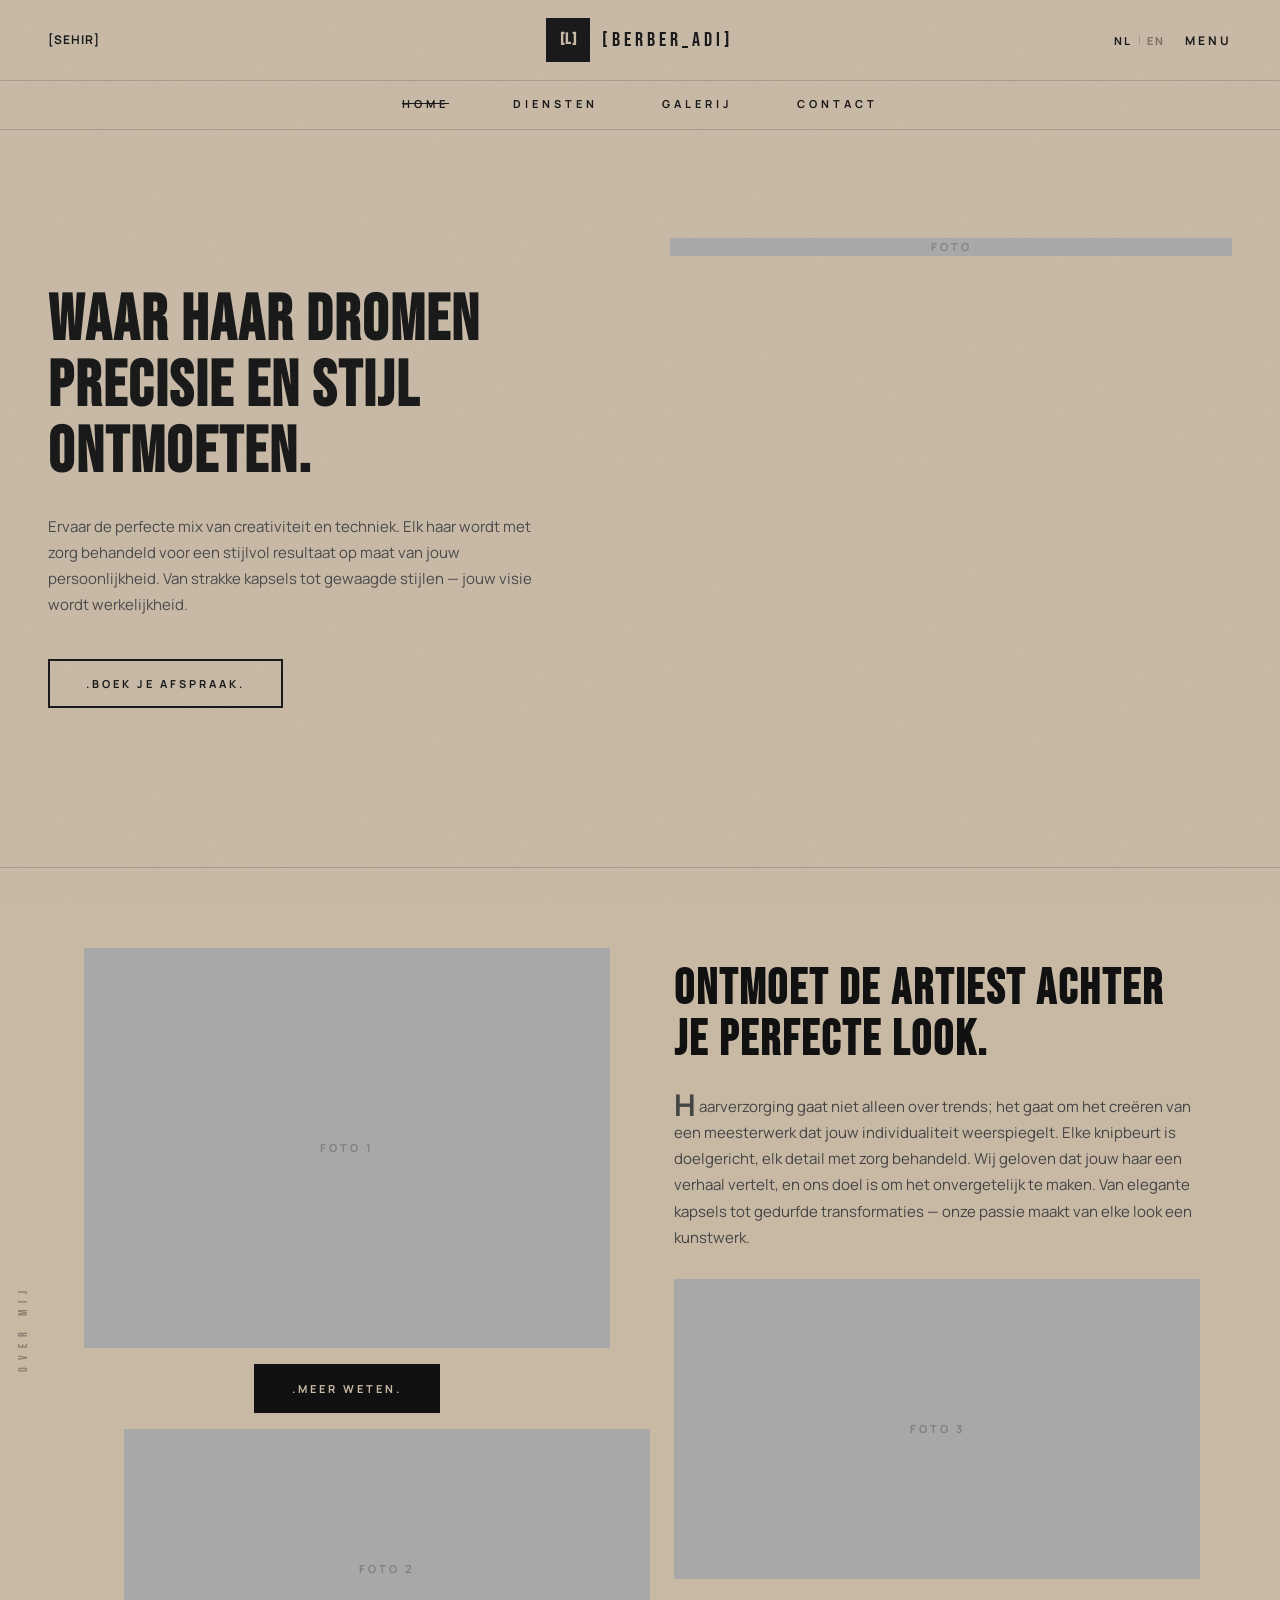
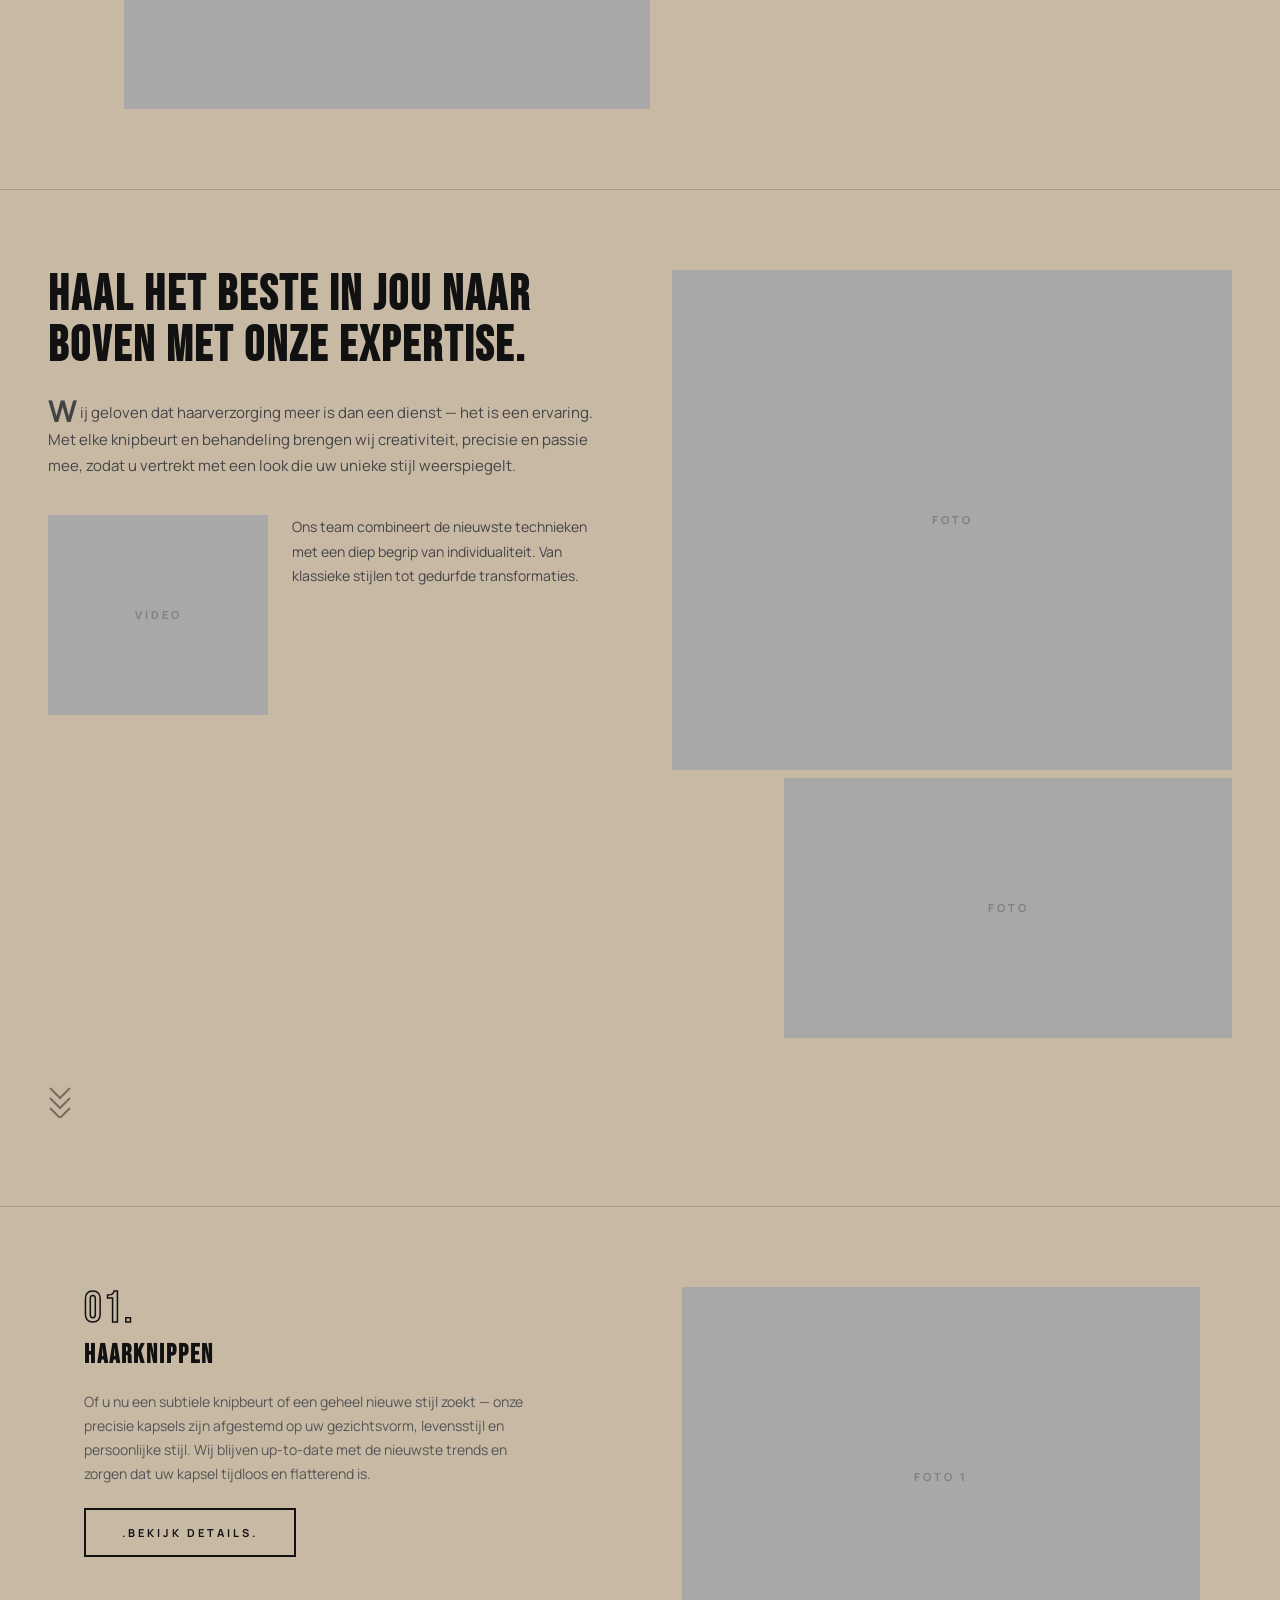
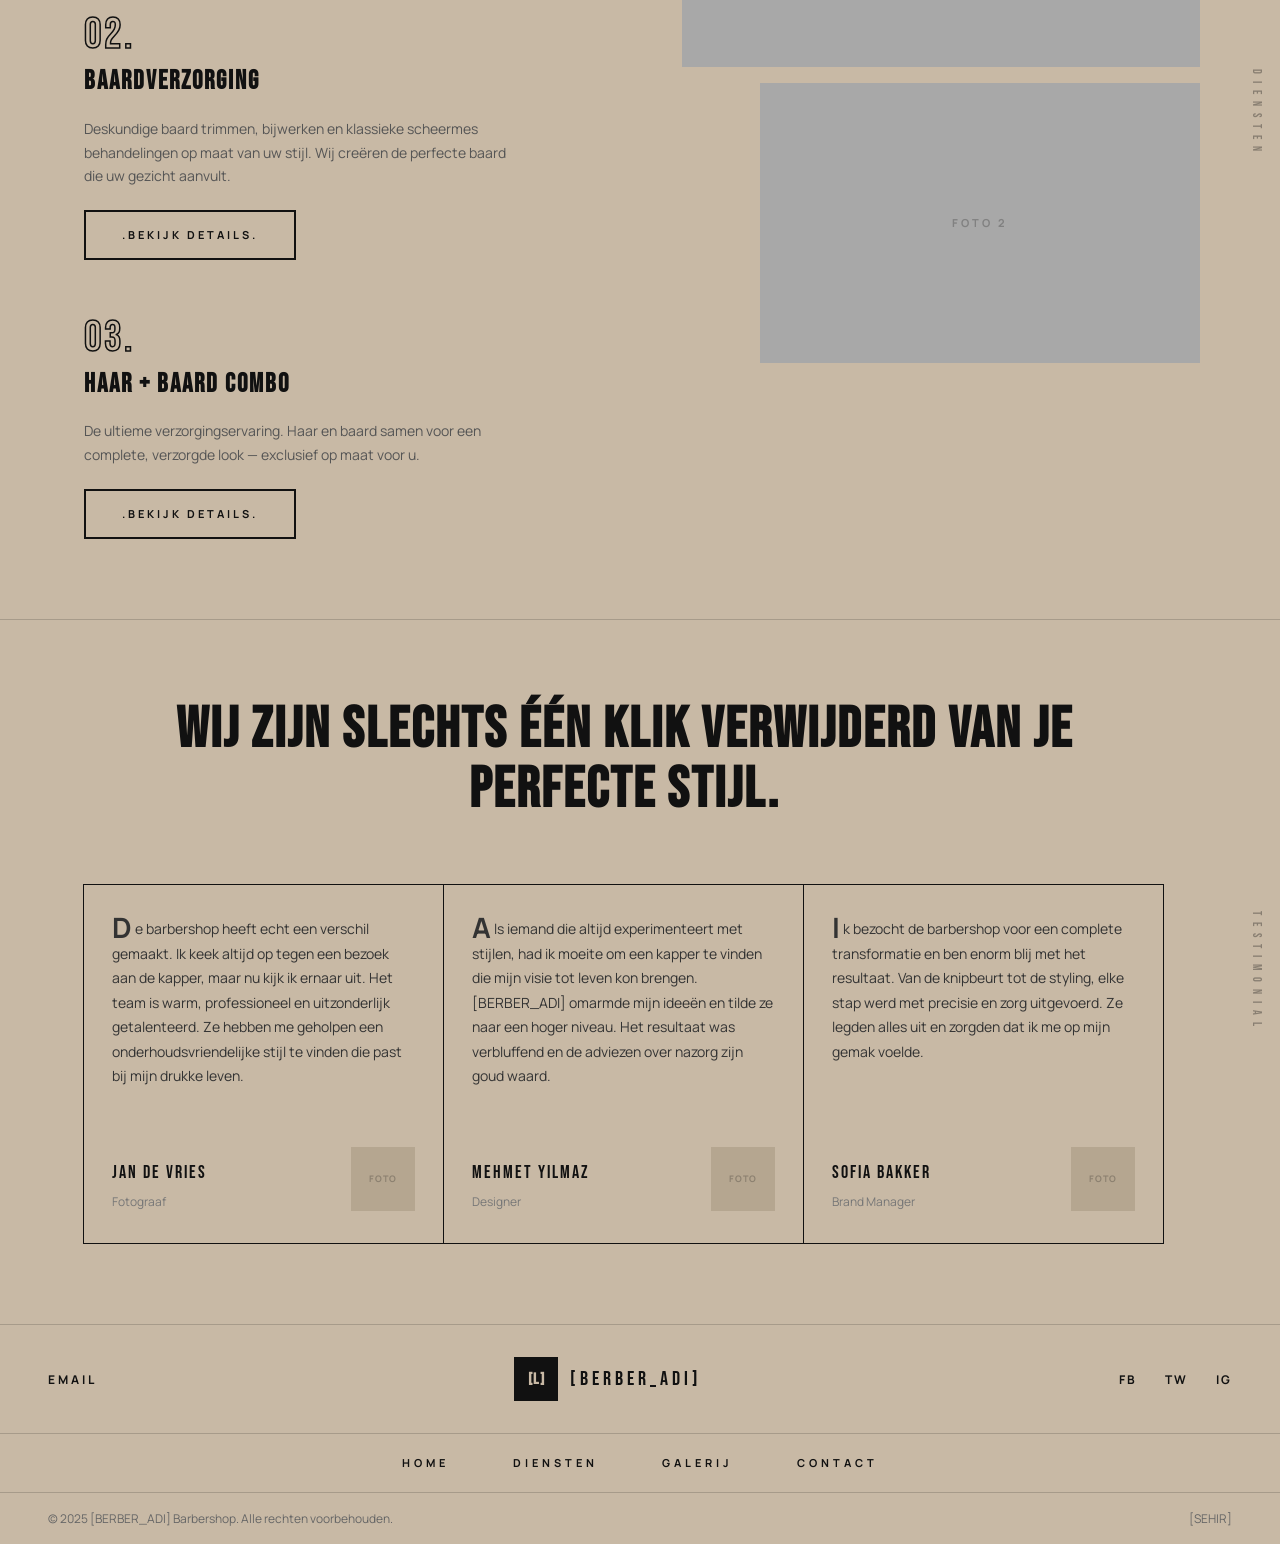
==== index.html @ 8249bd8a "Initial commit" ====
<!DOCTYPE html>
<html lang="nl">
<head>
  <meta charset="UTF-8">
  <meta name="viewport" content="width=device-width, initial-scale=1.0">
  <title>[BERBER_ADI] Barbershop</title>
  <meta name="description" content="[BERBER_ADI] Barbershop — [SEHIR]. Professionele haar- en baardverzorging.">
  <link rel="stylesheet" href="style.css">
</head>
<body class="t-body">

  <!-- NAVIGATIE -->
  <nav class="t-nav">
    <div class="t-nav-top">
      <span class="t-nav-location" data-en="Based in [SEHIR]">[SEHIR]</span>
      <a href="index.html" class="t-nav-logo">
        <div class="t-logo-icon">[L]</div>
        <span class="t-logo-name">[BERBER_ADI]</span>
      </a>
      <div class="t-nav-right">
        <div class="t-lang-switcher">
          <button class="lang-btn active" data-lang="nl">NL</button>
          <span class="t-lang-divider">|</span>
          <button class="lang-btn" data-lang="en">EN</button>
        </div>
        <button class="t-menu-btn" id="t-menu-btn">Menu</button>
      </div>
    </div>
    <div class="t-nav-links">
      <a href="index.html" class="active" data-en="Home">Home</a>
      <a href="hizmetler.html" data-en="Services">Diensten</a>
      <a href="galeri.html" data-en="Gallery">Galerij</a>
      <a href="contact.html" data-en="Contact">Contact</a>
    </div>
  </nav>

  <!-- MOBILE MENU -->
  <div class="t-mobile-menu" id="t-mobile-menu">
    <button class="t-mobile-close" id="t-mobile-close">&times;</button>
    <a href="index.html" data-en="Home">Home</a>
    <a href="hizmetler.html" data-en="Services">Diensten</a>
    <a href="galeri.html" data-en="Gallery">Galerij</a>
    <a href="randevu.html" data-en="Book Now">Reserveer</a>
    <a href="tel:[TELEFON]">[TELEFON]</a>
  </div>

  <!-- HERO -->
  <section class="t-hero">
    <div class="t-hero-content">
      <h1 class="t-hero-title" data-en="WHERE HAIR DREAMS MEET PRECISION AND STYLE.">WAAR HAAR DROMEN PRECISIE EN STIJL ONTMOETEN.</h1>
      <p class="t-hero-desc" data-en="Experience the perfect blend of creativity and technique. Every strand is treated with care, ensuring a flawless finish tailored to your unique personality. From sleek cuts to vibrant styles, your vision becomes a stunning reality.">Ervaar de perfecte mix van creativiteit en techniek. Elk haar wordt met zorg behandeld voor een stijlvol resultaat op maat van jouw persoonlijkheid. Van strakke kapsels tot gewaagde stijlen — jouw visie wordt werkelijkheid.</p>
      <a href="randevu.html" class="t-btn" data-en=".BOOK YOUR APPOINTMENT.">.BOEK JE AFSPRAAK.</a>
    </div>
    <div class="t-hero-image">
      <!-- <img src="images/hero.jpg" alt="[BERBER_ADI]"> -->
      <div class="t-img-ph">FOTO</div>
    </div>
  </section>

  <!-- OVER ONS -->
  <section class="t-about">
    <span class="t-side-label t-label-left" data-en="ABOUT ME">OVER MIJ</span>
    <div class="t-about-inner">
      <div class="t-about-images">
        <div class="t-img-ph" style="height:400px;">FOTO 1</div>
        <div class="t-about-btn-wrap">
          <a href="randevu.html" class="t-btn t-btn-dark" data-en=".GET TO KNOW ME.">.MEER WETEN.</a>
        </div>
        <div class="t-img-ph" style="height:280px;margin-left:40px;">FOTO 2</div>
      </div>
      <div class="t-about-content">
        <h2 class="t-section-title" data-en="MEET THE ARTIST BEHIND YOUR PERFECT LOOK.">ONTMOET DE ARTIEST ACHTER JE PERFECTE LOOK.</h2>
        <p class="t-body-text" data-en="<span class='t-drop'>H</span>air styling isn't just about trends; it's about creating a masterpiece that reflects your individuality. Each cut is purposeful, every detail meticulously cared for. We believe your hair tells a story, and our goal is to make it unforgettable. From elegant cuts to bold transformations, our passion turns every look into a work of art.">
          <span class="t-drop">H</span>aarverzorging gaat niet alleen over trends; het gaat om het creëren van een meesterwerk dat jouw individualiteit weerspiegelt. Elke knipbeurt is doelgericht, elk detail met zorg behandeld. Wij geloven dat jouw haar een verhaal vertelt, en ons doel is om het onvergetelijk te maken. Van elegante kapsels tot gedurfde transformaties — onze passie maakt van elke look een kunstwerk.
        </p>
        <div class="t-img-ph" style="height:300px;margin-top:24px;">FOTO 3</div>
      </div>
    </div>
  </section>

  <!-- EXPERTISE -->
  <section class="t-expertise">
    <div class="t-expertise-inner">
      <div class="t-expertise-text">
        <h2 class="t-section-title" data-en="UNLEASH YOUR BEST LOOK WITH OUR EXPERTISE.">HAAL HET BESTE IN JOU NAAR BOVEN MET ONZE EXPERTISE.</h2>
        <p class="t-body-text" data-en="<span class='t-drop'>W</span>e believe that great hair styling is more than just a service — it's an experience. With every cut and treatment, we bring creativity, precision, and passion to ensure you leave with a look that reflects your unique style."><span class="t-drop">W</span>ij geloven dat haarverzorging meer is dan een dienst — het is een ervaring. Met elke knipbeurt en behandeling brengen wij creativiteit, precisie en passie mee, zodat u vertrekt met een look die uw unieke stijl weerspiegelt.</p>
        <div class="t-expertise-sub">
          <div class="t-img-ph" style="height:200px;width:220px;flex-shrink:0;">VIDEO</div>
          <p class="t-body-text t-small" data-en="Our team combines the latest techniques with a deep understanding of individuality. From classic styles to bold transformations, we tailor every detail to enhance your natural beauty.">Ons team combineert de nieuwste technieken met een diep begrip van individualiteit. Van klassieke stijlen tot gedurfde transformaties.</p>
        </div>
      </div>
      <div class="t-expertise-photos">
        <div class="t-img-ph" style="height:500px;">FOTO</div>
        <div class="t-img-ph" style="height:260px;margin-top:8px;width:80%;margin-left:auto;">FOTO</div>
      </div>
    </div>
    <div class="t-chevrons">
      <svg width="24" height="32" viewBox="0 0 24 32" fill="none" stroke="#111" stroke-width="2"><polyline points="2 2 12 12 22 2"/><polyline points="2 12 12 22 22 12"/><polyline points="2 22 12 32 22 22"/></svg>
    </div>
  </section>

  <!-- DIENSTEN (genummerd) -->
  <section class="t-services">
    <div class="t-services-inner">
      <div class="t-services-list">

        <div class="t-service-item">
          <span class="t-svc-num">01.</span>
          <h3 class="t-svc-name" data-en="HAIR CUTS">HAARKNIPPEN</h3>
          <p class="t-svc-desc" data-en="Whether you're looking for a subtle trim or a bold new style, our precision haircuts are tailored to suit your face shape, lifestyle, and personal style. We stay up-to-date with the latest trends while ensuring your cut is timeless and flattering.">Of u nu een subtiele knipbeurt of een geheel nieuwe stijl zoekt — onze precisie kapsels zijn afgestemd op uw gezichtsvorm, levensstijl en persoonlijke stijl. Wij blijven up-to-date met de nieuwste trends en zorgen dat uw kapsel tijdloos en flatterend is.</p>
          <a href="hizmetler.html" class="t-btn" data-en=".VIEW FULL DETAILS.">.BEKIJK DETAILS.</a>
        </div>

        <div class="t-service-item">
          <span class="t-svc-num">02.</span>
          <h3 class="t-svc-name" data-en="BEARD CARE">BAARDVERZORGING</h3>
          <p class="t-svc-desc" data-en="Expert beard trimming, shaping and classic straight razor shaves tailored to your style. We craft the perfect beard to complement your face and enhance your natural features.">Deskundige baard trimmen, bijwerken en klassieke scheermes behandelingen op maat van uw stijl. Wij creëren de perfecte baard die uw gezicht aanvult.</p>
          <a href="hizmetler.html" class="t-btn" data-en=".VIEW FULL DETAILS.">.BEKIJK DETAILS.</a>
        </div>

        <div class="t-service-item">
          <span class="t-svc-num">03.</span>
          <h3 class="t-svc-name" data-en="COMBO STYLING">HAAR + BAARD COMBO</h3>
          <p class="t-svc-desc" data-en="The ultimate grooming experience. Hair and beard done together for a complete, polished look tailored exclusively to you.">De ultieme verzorgingservaring. Haar en baard samen voor een complete, verzorgde look — exclusief op maat voor u.</p>
          <a href="hizmetler.html" class="t-btn" data-en=".VIEW FULL DETAILS.">.BEKIJK DETAILS.</a>
        </div>

      </div>
      <div class="t-services-photos">
        <div class="t-img-ph" style="height:380px;">FOTO 1</div>
        <div class="t-img-ph" style="height:280px;margin-top:8px;width:85%;margin-left:auto;">FOTO 2</div>
      </div>
    </div>
    <span class="t-side-label t-label-right" data-en="SERVICES">DIENSTEN</span>
  </section>

  <!-- TESTIMONIALS -->
  <section class="t-testimonials">
    <h2 class="t-cta-heading" data-en="WE'RE JUST A CLICK AWAY FROM YOUR PERFECT STYLE.">WIJ ZIJN SLECHTS ÉÉN KLIK VERWIJDERD VAN JE PERFECTE STIJL.</h2>
    <div class="t-testi-grid">

      <div class="t-testi-card">
        <p class="t-testi-text"><span class="t-drop">D</span>e barbershop heeft echt een verschil gemaakt. Ik keek altijd op tegen een bezoek aan de kapper, maar nu kijk ik ernaar uit. Het team is warm, professioneel en uitzonderlijk getalenteerd. Ze hebben me geholpen een onderhoudsvriendelijke stijl te vinden die past bij mijn drukke leven.</p>
        <div class="t-testi-author">
          <div>
            <div class="t-testi-name">JAN DE VRIES</div>
            <div class="t-testi-role" data-en="Photographer">Fotograaf</div>
          </div>
          <div class="t-testi-photo">FOTO</div>
        </div>
      </div>

      <div class="t-testi-card">
        <p class="t-testi-text"><span class="t-drop">A</span>ls iemand die altijd experimenteert met stijlen, had ik moeite om een kapper te vinden die mijn visie tot leven kon brengen. [BERBER_ADI] omarmde mijn ideeën en tilde ze naar een hoger niveau. Het resultaat was verbluffend en de adviezen over nazorg zijn goud waard.</p>
        <div class="t-testi-author">
          <div>
            <div class="t-testi-name">MEHMET YILMAZ</div>
            <div class="t-testi-role" data-en="Designer">Designer</div>
          </div>
          <div class="t-testi-photo">FOTO</div>
        </div>
      </div>

      <div class="t-testi-card">
        <p class="t-testi-text"><span class="t-drop">I</span>k bezocht de barbershop voor een complete transformatie en ben enorm blij met het resultaat. Van de knipbeurt tot de styling, elke stap werd met precisie en zorg uitgevoerd. Ze legden alles uit en zorgden dat ik me op mijn gemak voelde.</p>
        <div class="t-testi-author">
          <div>
            <div class="t-testi-name">SOFIA BAKKER</div>
            <div class="t-testi-role" data-en="Brand Manager">Brand Manager</div>
          </div>
          <div class="t-testi-photo">FOTO</div>
        </div>
      </div>

    </div>
    <span class="t-side-label t-label-right" data-en="TESTIMONIAL">TESTIMONIAL</span>
  </section>

  <!-- FOOTER -->
  <footer class="t-footer">
    <div class="t-footer-top">
      <a href="mailto:[EMAIL]" class="t-footer-contact">EMAIL</a>
      <a href="index.html" class="t-footer-logo">
        <div class="t-logo-icon">[L]</div>
        <span class="t-logo-name">[BERBER_ADI]</span>
      </a>
      <div class="t-footer-social">
        <a href="#">FB</a>
        <a href="#">TW</a>
        <a href="#">IG</a>
      </div>
    </div>
    <div class="t-footer-nav">
      <a href="index.html" data-en="HOME">HOME</a>
      <a href="hizmetler.html" data-en="SERVICES">DIENSTEN</a>
      <a href="galeri.html" data-en="GALLERY">GALERIJ</a>
      <a href="contact.html" data-en="CONTACT">CONTACT</a>
    </div>
    <div class="t-footer-bottom">
      <p>&copy; 2025 [BERBER_ADI] Barbershop. <span data-en="All rights reserved.">Alle rechten voorbehouden.</span></p>
      <p>[SEHIR]</p>
    </div>
  </footer>

  <script src="script.js"></script>
</body>
</html>
---- style.css ----
/* ============================================
   BERBER TASLAK - Özelleştirme Değişkenleri
   ============================================
   Aşağıdaki değerleri her berber için değiştir:
   - --accent-color: Vurgu rengi (varsayılan sarı)
   - Font ve renkleri isteğe göre ayarla
   ============================================ */

@import url('https://fonts.googleapis.com/css2?family=Bebas+Neue&family=Manrope:wght@300;400;500;600;700&display=swap');

:root {
  --bg-primary: #0e0e0e;
  --bg-secondary: #161616;
  --bg-card: #1a1a1a;
  --accent-color: #f5c518;
  --accent-hover: #c9a200;
  --text-primary: #ffffff;
  --text-secondary: #aaaaaa;
  --border-color: #2a2a2a;
  --font-heading: 'Bebas Neue', sans-serif;
  --font-body: 'Manrope', sans-serif;
}

/* ---- RESET & BASE ---- */
*, *::before, *::after { box-sizing: border-box; margin: 0; padding: 0; }

html { scroll-behavior: smooth; }

body {
  background-color: var(--bg-primary);
  color: var(--text-primary);
  font-family: var(--font-body);
  font-size: 16px;
  line-height: 1.6;
  overflow-x: hidden;
}

a { text-decoration: none; color: inherit; }
img { max-width: 100%; display: block; }
ul { list-style: none; }

/* ---- UTILITY ---- */
.container { max-width: 1200px; margin: 0 auto; padding: 0 24px; }
.section-pad { padding: 100px 0; }
.section-pad-sm { padding: 60px 0; }

.tag {
  display: inline-block;
  font-family: var(--font-body);
  font-size: 12px;
  font-weight: 700;
  letter-spacing: 3px;
  text-transform: uppercase;
  color: var(--accent-color);
  margin-bottom: 16px;
}

.section-title {
  font-family: var(--font-heading);
  font-size: clamp(42px, 7vw, 80px);
  letter-spacing: 3px;
  line-height: 1;
  text-transform: uppercase;
  margin-bottom: 20px;
}

.section-title span { color: var(--accent-color); }

.section-desc {
  font-size: 16px;
  color: var(--text-secondary);
  max-width: 560px;
  line-height: 1.8;
}

.divider {
  width: 60px;
  height: 3px;
  background: var(--accent-color);
  margin: 24px 0;
}

/* ---- BUTTONS ---- */
.btn {
  display: inline-flex;
  align-items: center;
  gap: 10px;
  padding: 14px 32px;
  font-family: var(--font-body);
  font-size: 14px;
  font-weight: 700;
  letter-spacing: 2px;
  text-transform: uppercase;
  border: none;
  cursor: pointer;
  transition: all 0.3s ease;
}

.btn-primary {
  background: var(--accent-color);
  color: #000;
}

.btn-primary:hover {
  background: var(--accent-hover);
  transform: translateY(-2px);
}

.btn-outline {
  background: transparent;
  color: var(--text-primary);
  border: 2px solid var(--text-primary);
}

.btn-outline:hover {
  background: var(--text-primary);
  color: #000;
  transform: translateY(-2px);
}

.btn-dark {
  background: #000;
  color: var(--text-primary);
  border: 2px solid #000;
}

.btn-dark:hover {
  background: var(--accent-color);
  border-color: var(--accent-color);
  color: #000;
  transform: translateY(-2px);
}

/* ---- NAVBAR ---- */
.navbar {
  position: fixed;
  top: 0; left: 0; right: 0;
  z-index: 1000;
  padding: 0 32px;
  height: 80px;
  display: flex;
  align-items: center;
  justify-content: space-between;
  background: rgba(10, 10, 10, 0.97);
  backdrop-filter: blur(16px);
  border-bottom: 1px solid rgba(255,255,255,0.06);
  transition: background 0.3s;
}

.navbar.scrolled {
  background: rgba(8,8,8,1);
  box-shadow: 0 4px 40px rgba(0,0,0,0.7);
}

/* LOGO */
.nav-logo {
  display: flex;
  align-items: center;
  gap: 14px;
  text-decoration: none;
}

.nav-logo img {
  height: 52px;
  width: auto;
  object-fit: contain;
}

.nav-logo-placeholder {
  width: 52px;
  height: 52px;
  background: var(--accent-color);
  display: flex;
  align-items: center;
  justify-content: center;
  font-family: var(--font-heading);
  font-size: 24px;
  color: #000;
  letter-spacing: 1px;
  flex-shrink: 0;
}

/* Logo metni — iki satır: isim üstte, BARBERSHOP altta */
.nav-brand {
  display: flex;
  flex-direction: column;
  line-height: 1.1;
}

.nav-brand-name {
  font-family: var(--font-heading);
  font-size: 20px;
  letter-spacing: 3px;
  color: var(--text-primary);
  text-transform: uppercase;
}

.nav-brand-sub {
  font-family: var(--font-heading);
  font-size: 13px;
  letter-spacing: 5px;
  color: var(--accent-color);
  text-transform: uppercase;
}

/* NAV MENU */
.nav-menu {
  display: flex;
  align-items: center;
  gap: 32px;
}

.nav-menu a {
  font-size: 12px;
  font-weight: 700;
  letter-spacing: 2.5px;
  text-transform: uppercase;
  color: var(--text-secondary);
  transition: color 0.3s;
  position: relative;
  white-space: nowrap;
}

.nav-menu a::after {
  content: '';
  position: absolute;
  bottom: -4px; left: 0; right: 0;
  height: 2px;
  background: var(--accent-color);
  transform: scaleX(0);
  transition: transform 0.3s;
}

.nav-menu a:hover,
.nav-menu a.active { color: var(--text-primary); }

.nav-menu a:hover::after,
.nav-menu a.active::after { transform: scaleX(1); }

/* NAV BUTONLAR — birebir: outline "ARA" + dolu "RANDEVU AL" */
.nav-actions {
  display: flex;
  align-items: center;
  gap: 10px;
}

.nav-btn-call {
  display: inline-flex;
  align-items: center;
  gap: 8px;
  padding: 11px 22px;
  font-family: var(--font-body);
  font-size: 12px;
  font-weight: 700;
  letter-spacing: 2px;
  text-transform: uppercase;
  color: var(--text-primary);
  background: transparent;
  border: 1.5px solid rgba(255,255,255,0.5);
  cursor: pointer;
  transition: all 0.3s;
  white-space: nowrap;
}

.nav-btn-call:hover {
  border-color: var(--text-primary);
  background: rgba(255,255,255,0.05);
}

.nav-btn-book {
  display: inline-flex;
  align-items: center;
  gap: 8px;
  padding: 11px 22px;
  font-family: var(--font-body);
  font-size: 12px;
  font-weight: 700;
  letter-spacing: 2px;
  text-transform: uppercase;
  color: #000;
  background: var(--accent-color);
  border: 1.5px solid var(--accent-color);
  cursor: pointer;
  transition: all 0.3s;
  white-space: nowrap;
}

.nav-btn-book:hover {
  background: var(--accent-hover);
  border-color: var(--accent-hover);
}

.nav-phone { display: none; }

.hamburger {
  display: none;
  flex-direction: column;
  gap: 5px;
  background: none;
  border: none;
  cursor: pointer;
  padding: 4px;
}

.hamburger span {
  display: block;
  width: 26px;
  height: 2px;
  background: var(--text-primary);
  transition: all 0.3s;
}

.hamburger.open span:nth-child(1) { transform: translateY(7px) rotate(45deg); }
.hamburger.open span:nth-child(2) { opacity: 0; }
.hamburger.open span:nth-child(3) { transform: translateY(-7px) rotate(-45deg); }

/* Mobile menu */
.mobile-menu {
  display: none;
  position: fixed;
  top: 80px; left: 0; right: 0;
  background: var(--bg-secondary);
  border-bottom: 1px solid var(--border-color);
  padding: 32px 24px;
  z-index: 999;
  flex-direction: column;
  gap: 24px;
}

.mobile-menu.open { display: flex; }

.mobile-menu a {
  font-size: 15px;
  font-weight: 600;
  letter-spacing: 2px;
  text-transform: uppercase;
  color: var(--text-secondary);
  transition: color 0.3s;
  border-bottom: 1px solid var(--border-color);
  padding-bottom: 16px;
}

.mobile-menu a:last-child { border-bottom: none; }
.mobile-menu a:hover { color: var(--accent-color); }

/* ---- LANG SWITCHER ---- */
.lang-switcher {
  display: flex;
  align-items: center;
  gap: 2px;
  margin-right: 6px;
  border: 1.5px solid rgba(255,255,255,0.2);
  padding: 4px 2px;
}

.lang-btn {
  background: none;
  border: none;
  color: var(--text-secondary);
  font-family: var(--font-body);
  font-size: 11px;
  font-weight: 700;
  letter-spacing: 1.5px;
  cursor: pointer;
  padding: 3px 8px;
  transition: color 0.2s;
  text-transform: uppercase;
}

.lang-btn.active { color: var(--accent-color); }
.lang-btn:hover:not(.active) { color: var(--text-primary); }

.lang-divider {
  color: rgba(255,255,255,0.2);
  font-size: 12px;
  pointer-events: none;
}

/* ---- HERO DEKORATİF ARKA PLAN YAZISI ---- */
.hero-deco {
  position: absolute;
  inset: 0;
  z-index: 1;
  display: flex;
  align-items: center;
  justify-content: center;
  pointer-events: none;
  overflow: hidden;
}

.hero-deco-text {
  font-family: var(--font-heading);
  font-size: clamp(100px, 18vw, 260px);
  letter-spacing: 12px;
  text-transform: uppercase;
  color: transparent;
  -webkit-text-stroke: 1.5px rgba(255,255,255,0.10);
  white-space: nowrap;
  user-select: none;
  line-height: 0.85;
  text-align: center;
}

/* ---- HERO ---- */
.hero {
  min-height: 100vh;
  position: relative;
  display: flex;
  align-items: flex-end;
  padding-bottom: 100px;
  overflow: hidden;
}

/* HERO ARKA PLAN FOTO PLACEHOLDER */
.hero-bg {
  position: absolute;
  inset: 0;
  background-color: #1a1a1a;
  background-image: url('images/hero-bg.jpg'); /* HERO FOTOĞRAFI BURAYA */
  background-size: cover;
  background-position: center top;
}

.hero-bg::after {
  content: '';
  position: absolute;
  inset: 0;
  background: linear-gradient(
    to bottom,
    rgba(0,0,0,0.3) 0%,
    rgba(0,0,0,0.5) 40%,
    rgba(14,14,14,0.95) 100%
  );
}

.hero-content {
  position: relative;
  z-index: 2;
  width: 100%;
}

.hero-content .container {
  display: flex;
  flex-direction: column;
  gap: 32px;
}

.hero-eyebrow {
  font-size: 13px;
  font-weight: 700;
  letter-spacing: 5px;
  text-transform: uppercase;
  color: var(--accent-color);
}

.hero-title {
  font-family: var(--font-heading);
  font-size: clamp(60px, 12vw, 160px);
  line-height: 0.9;
  letter-spacing: 4px;
  text-transform: uppercase;
}

.hero-title .highlight { color: var(--accent-color); }

.hero-subtitle {
  font-size: 17px;
  color: var(--text-secondary);
  max-width: 500px;
  line-height: 1.8;
}

.hero-actions {
  display: flex;
  gap: 16px;
  flex-wrap: wrap;
}

.hero-rating {
  display: flex;
  align-items: center;
  gap: 14px;
  padding: 16px 24px;
  background: rgba(255,255,255,0.05);
  border: 1px solid var(--border-color);
  backdrop-filter: blur(10px);
  width: fit-content;
}

.hero-rating .stars { color: var(--accent-color); font-size: 18px; letter-spacing: 3px; }
.hero-rating .rating-text { font-size: 13px; color: var(--text-secondary); }
.hero-rating .rating-text strong { color: var(--text-primary); font-size: 20px; display: block; }

/* ---- SERVICES GRID ---- */
.services-grid {
  display: grid;
  grid-template-columns: repeat(3, 1fr);
  gap: 2px;
  margin-top: 60px;
}

.service-card {
  position: relative;
  overflow: hidden;
  aspect-ratio: 4/5;
  background: var(--bg-card);
  cursor: pointer;
}

/* SERVİS KART FOTOĞRAF PLACEHOLDER */
.service-card-img {
  width: 100%;
  height: 100%;
  object-fit: cover;
  transition: transform 0.6s ease;
}

.service-card-placeholder {
  width: 100%;
  height: 100%;
  background: linear-gradient(135deg, #1a1a1a 0%, #2a2a2a 100%);
  display: flex;
  align-items: center;
  justify-content: center;
  font-family: var(--font-heading);
  font-size: 40px;
  color: var(--border-color);
  letter-spacing: 3px;
}

.service-card:hover .service-card-img { transform: scale(1.05); }

.service-card-overlay {
  position: absolute;
  inset: 0;
  background: linear-gradient(to top, rgba(0,0,0,0.9) 0%, rgba(0,0,0,0.1) 60%);
  display: flex;
  flex-direction: column;
  justify-content: flex-end;
  padding: 32px;
  transition: background 0.3s;
}

.service-card:hover .service-card-overlay {
  background: linear-gradient(to top, rgba(0,0,0,0.95) 0%, rgba(0,0,0,0.4) 60%);
}

.service-card-name {
  font-family: var(--font-heading);
  font-size: 28px;
  letter-spacing: 2px;
  color: var(--accent-color);
  margin-bottom: 8px;
}

.service-card-desc {
  font-size: 14px;
  color: rgba(255,255,255,0.7);
  line-height: 1.6;
}

/* ---- ABOUT SECTION ---- */
.about-section {
  background: var(--bg-secondary);
}

.about-grid {
  display: grid;
  grid-template-columns: 1fr 1fr;
  gap: 80px;
  align-items: center;
}

.about-image-wrap {
  position: relative;
}

/* HAKKIMIZDA FOTOĞRAF PLACEHOLDER */
.about-image {
  width: 100%;
  aspect-ratio: 3/4;
  object-fit: cover;
}

.about-image-placeholder {
  width: 100%;
  aspect-ratio: 3/4;
  background: linear-gradient(135deg, #1a1a1a, #252525);
  display: flex;
  align-items: center;
  justify-content: center;
  font-family: var(--font-heading);
  font-size: 18px;
  letter-spacing: 4px;
  color: var(--border-color);
  text-transform: uppercase;
}

.about-image-badge {
  position: absolute;
  bottom: -24px;
  right: -24px;
  width: 120px;
  height: 120px;
  background: var(--accent-color);
  display: flex;
  flex-direction: column;
  align-items: center;
  justify-content: center;
  gap: 2px;
}

.about-image-badge .years {
  font-family: var(--font-heading);
  font-size: 48px;
  color: #000;
  line-height: 1;
}

.about-image-badge .years-text {
  font-size: 10px;
  font-weight: 700;
  letter-spacing: 2px;
  color: #000;
  text-transform: uppercase;
  text-align: center;
}

.about-stats {
  display: grid;
  grid-template-columns: 1fr 1fr;
  gap: 24px;
  margin-top: 48px;
}

.stat-box {
  padding: 24px;
  border: 1px solid var(--border-color);
  background: var(--bg-card);
}

.stat-number {
  font-family: var(--font-heading);
  font-size: 48px;
  color: var(--accent-color);
  line-height: 1;
}

.stat-label {
  font-size: 12px;
  font-weight: 600;
  letter-spacing: 2px;
  text-transform: uppercase;
  color: var(--text-secondary);
  margin-top: 8px;
}

/* ---- PRICING ---- */
.pricing-grid {
  display: grid;
  grid-template-columns: repeat(auto-fit, minmax(300px, 1fr));
  gap: 2px;
  margin-top: 60px;
}

.pricing-category {
  background: var(--bg-card);
  padding: 40px;
}

.pricing-cat-title {
  font-family: var(--font-heading);
  font-size: 32px;
  letter-spacing: 2px;
  color: var(--accent-color);
  margin-bottom: 32px;
  padding-bottom: 16px;
  border-bottom: 1px solid var(--border-color);
}

.pricing-item {
  display: flex;
  justify-content: space-between;
  align-items: flex-start;
  padding: 16px 0;
  border-bottom: 1px solid rgba(255,255,255,0.05);
}

.pricing-item:last-child { border-bottom: none; }

.pricing-item-info {}

.pricing-item-name {
  font-size: 15px;
  font-weight: 600;
  color: var(--text-primary);
}

.pricing-item-desc {
  font-size: 13px;
  color: var(--text-secondary);
  margin-top: 4px;
}

.pricing-item-price {
  font-family: var(--font-heading);
  font-size: 22px;
  color: var(--accent-color);
  letter-spacing: 1px;
  white-space: nowrap;
  margin-left: 16px;
}

/* ---- GALLERY ---- */
.gallery-grid {
  display: grid;
  grid-template-columns: repeat(4, 1fr);
  grid-template-rows: repeat(2, 280px);
  gap: 4px;
  margin-top: 60px;
}

.gallery-item {
  overflow: hidden;
  cursor: pointer;
  position: relative;
  background: var(--bg-card);
}

.gallery-item.large {
  grid-column: span 2;
  grid-row: span 2;
}

.gallery-item img {
  width: 100%;
  height: 100%;
  object-fit: cover;
  transition: transform 0.6s ease;
}

/* GALERİ FOTOĞRAF PLACEHOLDER */
.gallery-placeholder {
  width: 100%;
  height: 100%;
  background: linear-gradient(135deg, #1a1a1a, #222);
  display: flex;
  align-items: center;
  justify-content: center;
  flex-direction: column;
  gap: 8px;
  color: var(--border-color);
  font-family: var(--font-heading);
  font-size: 14px;
  letter-spacing: 3px;
}

.gallery-placeholder svg { opacity: 0.3; }

.gallery-item:hover img { transform: scale(1.05); }

.gallery-item-overlay {
  position: absolute;
  inset: 0;
  background: rgba(0,0,0,0.4);
  opacity: 0;
  transition: opacity 0.3s;
  display: flex;
  align-items: center;
  justify-content: center;
}

.gallery-item:hover .gallery-item-overlay { opacity: 1; }

.gallery-zoom-icon {
  width: 48px;
  height: 48px;
  border: 2px solid var(--accent-color);
  border-radius: 50%;
  display: flex;
  align-items: center;
  justify-content: center;
  color: var(--accent-color);
  font-size: 20px;
}

/* ---- APPOINTMENT ---- */
.appointment-section {
  background: var(--bg-secondary);
}

.appointment-grid {
  display: grid;
  grid-template-columns: 1fr 1fr;
  gap: 80px;
  align-items: start;
}

.appointment-form {
  display: flex;
  flex-direction: column;
  gap: 20px;
}

.form-row {
  display: grid;
  grid-template-columns: 1fr 1fr;
  gap: 16px;
}

.form-group {
  display: flex;
  flex-direction: column;
  gap: 8px;
}

.form-group label {
  font-size: 12px;
  font-weight: 700;
  letter-spacing: 2px;
  text-transform: uppercase;
  color: var(--text-secondary);
}

.form-group input,
.form-group select,
.form-group textarea {
  background: var(--bg-card);
  border: 1px solid var(--border-color);
  color: var(--text-primary);
  padding: 14px 18px;
  font-family: var(--font-body);
  font-size: 15px;
  outline: none;
  transition: border-color 0.3s;
  width: 100%;
  appearance: none;
}

.form-group input:focus,
.form-group select:focus,
.form-group textarea:focus {
  border-color: var(--accent-color);
}

.form-group select option { background: var(--bg-card); }
.form-group textarea { resize: vertical; min-height: 120px; }

.form-note {
  font-size: 13px;
  color: var(--text-secondary);
  margin-top: 8px;
}

.contact-info {
  display: flex;
  flex-direction: column;
  gap: 32px;
}

.contact-card {
  padding: 32px;
  background: var(--bg-card);
  border: 1px solid var(--border-color);
  display: flex;
  gap: 20px;
  align-items: flex-start;
  transition: border-color 0.3s;
}

.contact-card:hover { border-color: var(--accent-color); }

.contact-icon {
  width: 48px;
  height: 48px;
  background: var(--accent-color);
  display: flex;
  align-items: center;
  justify-content: center;
  flex-shrink: 0;
  color: #000;
  font-size: 20px;
}

.contact-card-title {
  font-size: 12px;
  font-weight: 700;
  letter-spacing: 2px;
  text-transform: uppercase;
  color: var(--text-secondary);
  margin-bottom: 6px;
}

.contact-card-value {
  font-size: 17px;
  font-weight: 600;
  color: var(--text-primary);
}

.contact-card-sub {
  font-size: 13px;
  color: var(--text-secondary);
  margin-top: 4px;
}

/* ---- WHATSAPP FLOAT BUTTON ---- */
.whatsapp-float {
  position: fixed;
  bottom: 32px;
  right: 32px;
  z-index: 999;
  width: 60px;
  height: 60px;
  background: #25d366;
  border-radius: 50%;
  display: flex;
  align-items: center;
  justify-content: center;
  box-shadow: 0 4px 24px rgba(37, 211, 102, 0.4);
  transition: all 0.3s;
}

.whatsapp-float:hover {
  transform: scale(1.1);
  box-shadow: 0 6px 32px rgba(37, 211, 102, 0.6);
}

.whatsapp-float svg {
  width: 30px;
  height: 30px;
  fill: white;
}

/* ---- FOOTER ---- */
.footer {
  background: #000;
  padding: 60px 0 32px;
  border-top: 1px solid var(--border-color);
}

.footer-grid {
  display: grid;
  grid-template-columns: 2fr 1fr 1fr 1fr;
  gap: 48px;
  padding-bottom: 48px;
  border-bottom: 1px solid var(--border-color);
}

.footer-brand-name {
  font-family: var(--font-heading);
  font-size: 32px;
  letter-spacing: 4px;
  color: var(--text-primary);
  margin-top: 16px;
  margin-bottom: 12px;
}

.footer-brand-desc {
  font-size: 14px;
  color: var(--text-secondary);
  line-height: 1.8;
  max-width: 280px;
}

.footer-col-title {
  font-family: var(--font-heading);
  font-size: 18px;
  letter-spacing: 3px;
  color: var(--accent-color);
  margin-bottom: 20px;
}

.footer-col a {
  display: block;
  font-size: 14px;
  color: var(--text-secondary);
  padding: 6px 0;
  transition: color 0.3s;
}

.footer-col a:hover { color: var(--text-primary); }

.footer-bottom {
  padding-top: 32px;
  display: flex;
  justify-content: space-between;
  align-items: center;
  font-size: 13px;
  color: var(--text-secondary);
}

/* ---- HERO PHOTO PLACEHOLDER VISUAL ---- */
.hero-bg-placeholder {
  position: absolute;
  inset: 0;
  background: linear-gradient(135deg, #111 0%, #1a1a1a 100%);
  display: flex;
  align-items: center;
  justify-content: center;
}

.hero-bg-placeholder::after {
  content: '';
  position: absolute;
  inset: 0;
  background: linear-gradient(
    to bottom,
    rgba(0,0,0,0) 0%,
    rgba(14,14,14,0.98) 100%
  );
}

/* ---- PAGE HEADER ---- */
.page-header {
  padding: 160px 0 80px;
  background: var(--bg-secondary);
  position: relative;
  overflow: hidden;
}

.page-header::before {
  content: '';
  position: absolute;
  top: -100px;
  right: -100px;
  width: 400px;
  height: 400px;
  border: 1px solid var(--border-color);
  border-radius: 50%;
  opacity: 0.3;
}

.page-header-title {
  font-family: var(--font-heading);
  font-size: clamp(50px, 10vw, 120px);
  letter-spacing: 4px;
  line-height: 1;
}

.page-header-title span { color: var(--accent-color); }

.breadcrumb {
  display: flex;
  align-items: center;
  gap: 8px;
  margin-top: 16px;
  font-size: 13px;
  color: var(--text-secondary);
}

.breadcrumb a { color: var(--accent-color); transition: opacity 0.3s; }
.breadcrumb a:hover { opacity: 0.7; }

/* ---- LIGHTBOX ---- */
.lightbox {
  display: none;
  position: fixed;
  inset: 0;
  z-index: 9999;
  background: rgba(0,0,0,0.95);
  align-items: center;
  justify-content: center;
}

.lightbox.open { display: flex; }

.lightbox img {
  max-width: 90vw;
  max-height: 90vh;
  object-fit: contain;
}

.lightbox-close {
  position: absolute;
  top: 24px;
  right: 32px;
  font-size: 36px;
  color: var(--text-primary);
  cursor: pointer;
  line-height: 1;
  transition: color 0.3s;
}

.lightbox-close:hover { color: var(--accent-color); }

/* ---- FORM SUCCESS ---- */
.form-success {
  display: none;
  padding: 20px 24px;
  background: rgba(37, 211, 102, 0.1);
  border: 1px solid #25d366;
  color: #25d366;
  font-size: 14px;
  font-weight: 600;
  letter-spacing: 1px;
}

/* ============================================
   RESPONSIVE
   ============================================ */
@media (max-width: 1024px) {
  .services-grid { grid-template-columns: repeat(2, 1fr); }
  .about-grid { grid-template-columns: 1fr; gap: 48px; }
  .about-image-wrap { max-width: 480px; }
  .footer-grid { grid-template-columns: 1fr 1fr; }
  .gallery-grid { grid-template-columns: repeat(3, 1fr); grid-template-rows: repeat(2, 220px); }
  .gallery-item.large { grid-column: span 1; grid-row: span 1; }
}

@media (max-width: 768px) {
  .nav-menu, .nav-phone { display: none; }
  .hamburger { display: flex; }
  .nav-actions .btn { display: none; }

  .hero-title { font-size: clamp(50px, 15vw, 80px); }

  .services-grid { grid-template-columns: 1fr; }
  .service-card { aspect-ratio: 16/9; }

  .pricing-grid { grid-template-columns: 1fr; }

  .gallery-grid {
    grid-template-columns: repeat(2, 1fr);
    grid-template-rows: repeat(3, 200px);
  }

  .appointment-grid { grid-template-columns: 1fr; }
  .form-row { grid-template-columns: 1fr; }

  .footer-grid { grid-template-columns: 1fr; gap: 32px; }
  .footer-bottom { flex-direction: column; gap: 12px; text-align: center; }

  .about-stats { grid-template-columns: 1fr 1fr; }

  .section-pad { padding: 60px 0; }
}

@media (max-width: 480px) {
  .hero-actions { flex-direction: column; }
  .hero-actions .btn { width: 100%; justify-content: center; }
  .gallery-grid { grid-template-columns: 1fr; grid-template-rows: auto; }
  .gallery-item { height: 200px; }
}

/* ============================================
   TRIMVA THEME — Beige Design System
   ============================================ */

body.t-body {
  background-color: #c8b9a5;
  color: #111111;
  font-family: 'Manrope', sans-serif;
}

/* Grain texture overlay */
body.t-body::after {
  content: '';
  position: fixed;
  inset: 0;
  background-image: url("data:image/svg+xml,%3Csvg xmlns='http://www.w3.org/2000/svg' width='300' height='300'%3E%3Cfilter id='n'%3E%3CfeTurbulence type='fractalNoise' baseFrequency='0.9' numOctaves='4' stitchTiles='stitch'/%3E%3CfeColorMatrix type='saturate' values='0'/%3E%3C/filter%3E%3Crect width='300' height='300' filter='url(%23n)' opacity='0.1'/%3E%3C/svg%3E");
  background-repeat: repeat;
  background-size: 300px 300px;
  pointer-events: none;
  z-index: 9990;
}

/* ---- T-NAV ---- */
.t-nav {
  position: sticky;
  top: 0;
  background: #c8b9a5;
  z-index: 200;
}

.t-nav-top {
  display: grid;
  grid-template-columns: 1fr auto 1fr;
  align-items: center;
  padding: 18px 48px;
  border-bottom: 1px solid rgba(17,17,17,0.18);
}

.t-nav-location {
  font-size: 12px;
  font-weight: 700;
  letter-spacing: 1px;
  text-transform: uppercase;
  color: #111;
  line-height: 1.3;
}

.t-nav-logo {
  display: flex;
  align-items: center;
  gap: 12px;
  text-decoration: none;
  color: #111;
  justify-content: center;
}

.t-logo-icon {
  width: 44px;
  height: 44px;
  background: #111;
  color: #c8b9a5;
  display: flex;
  align-items: center;
  justify-content: center;
  font-size: 16px;
  font-weight: 700;
  font-family: 'Bebas Neue', sans-serif;
  letter-spacing: 1px;
}

.t-logo-name {
  font-family: 'Bebas Neue', sans-serif;
  font-size: 20px;
  letter-spacing: 4px;
  text-transform: uppercase;
  color: #111;
}

.t-nav-right {
  display: flex;
  align-items: center;
  gap: 20px;
  justify-content: flex-end;
}

.t-lang-switcher {
  display: flex;
  align-items: center;
  gap: 6px;
}

.t-body .lang-btn {
  background: none;
  border: none;
  cursor: pointer;
  font-family: 'Manrope', sans-serif;
  font-size: 11px;
  font-weight: 700;
  letter-spacing: 2px;
  color: rgba(17,17,17,0.45);
  padding: 0;
}

.t-body .lang-btn.active { color: #111; }

.t-lang-divider {
  color: rgba(17,17,17,0.25);
  font-size: 11px;
}

.t-menu-btn {
  background: none;
  border: none;
  cursor: pointer;
  font-family: 'Manrope', sans-serif;
  font-size: 12px;
  font-weight: 700;
  letter-spacing: 3px;
  text-transform: uppercase;
  color: #111;
  padding: 0;
}

.t-nav-links {
  display: flex;
  align-items: center;
  justify-content: center;
  gap: 64px;
  padding: 14px 48px;
  border-bottom: 1px solid rgba(17,17,17,0.18);
}

.t-nav-links a {
  font-size: 11px;
  font-weight: 700;
  letter-spacing: 4px;
  text-transform: uppercase;
  color: #111;
  text-decoration: none;
  position: relative;
  padding-bottom: 2px;
}

.t-nav-links a.active,
.t-nav-links a:hover {
  text-decoration: line-through;
}

/* ---- T-MOBILE MENU ---- */
.t-mobile-menu {
  position: fixed;
  inset: 0;
  background: #111;
  z-index: 999;
  display: flex;
  flex-direction: column;
  align-items: center;
  justify-content: center;
  gap: 36px;
  transform: translateX(100%);
  transition: transform 0.35s ease;
}

.t-mobile-menu.open { transform: translateX(0); }

.t-mobile-menu a {
  color: #c8b9a5;
  font-size: clamp(28px, 7vw, 52px);
  font-family: 'Bebas Neue', sans-serif;
  letter-spacing: 5px;
  text-transform: uppercase;
  text-decoration: none;
}

.t-mobile-menu a:hover { text-decoration: line-through; }

.t-mobile-close {
  position: absolute;
  top: 24px;
  right: 36px;
  background: none;
  border: none;
  color: #c8b9a5;
  font-size: 44px;
  cursor: pointer;
  line-height: 1;
}

/* ---- T-BUTTONS ---- */
.t-btn {
  display: inline-flex;
  align-items: center;
  justify-content: center;
  border: 2px solid #111;
  padding: 14px 36px;
  font-size: 11px;
  font-weight: 700;
  letter-spacing: 3px;
  text-transform: uppercase;
  color: #111;
  background: transparent;
  text-decoration: none;
  cursor: pointer;
  transition: background 0.2s, color 0.2s;
}

.t-btn:hover { background: #111; color: #c8b9a5; }

.t-btn-dark { background: #111; color: #c8b9a5; border-color: #111; }
.t-btn-dark:hover { background: #333; color: #c8b9a5; }

/* ---- T-HERO ---- */
.t-hero {
  display: grid;
  grid-template-columns: 1fr 1fr;
  min-height: 82vh;
  padding: 60px 48px;
  gap: 60px;
  align-items: center;
  border-bottom: 1px solid rgba(17,17,17,0.18);
}

.t-hero-title {
  font-family: 'Bebas Neue', sans-serif;
  font-size: clamp(38px, 5vw, 80px);
  letter-spacing: 2px;
  line-height: 1.03;
  text-transform: uppercase;
  color: #111;
  margin-bottom: 28px;
}

.t-hero-desc {
  font-size: 15px;
  color: #444;
  line-height: 1.75;
  max-width: 500px;
  margin-bottom: 40px;
}

.t-hero-image {
  width: 100%;
  height: 520px;
}

.t-hero-image img {
  width: 100%;
  height: 100%;
  object-fit: cover;
  filter: grayscale(100%);
  display: block;
}

/* ---- IMAGE PLACEHOLDER ---- */
.t-img-ph {
  background: #b5a690;
  display: flex;
  align-items: center;
  justify-content: center;
  color: rgba(17,17,17,0.25);
  font-size: 11px;
  font-weight: 700;
  letter-spacing: 3px;
  width: 100%;
  filter: grayscale(100%);
}

.t-img-ph img {
  width: 100%;
  height: 100%;
  object-fit: cover;
  filter: grayscale(100%);
  display: block;
}

/* ---- SHARED TEXT ---- */
.t-section-title {
  font-family: 'Bebas Neue', sans-serif;
  font-size: clamp(30px, 3.8vw, 64px);
  letter-spacing: 2px;
  line-height: 1.05;
  text-transform: uppercase;
  color: #111;
  margin-bottom: 28px;
}

.t-body-text {
  font-size: 15px;
  color: #444;
  line-height: 1.75;
  margin-bottom: 28px;
}

.t-body-text.t-small { font-size: 14px; }

.t-drop {
  font-size: 2em;
  font-weight: 700;
  line-height: 0.75;
  float: left;
  margin-right: 3px;
}

/* ---- SIDE LABELS ---- */
.t-side-label {
  position: absolute;
  font-family: 'Bebas Neue', sans-serif;
  font-size: 12px;
  letter-spacing: 7px;
  text-transform: uppercase;
  color: rgba(17,17,17,0.35);
  writing-mode: vertical-rl;
  user-select: none;
  pointer-events: none;
  top: 50%;
  transform: translateY(-50%);
}

.t-label-left {
  left: 14px;
  transform: translateY(-50%) rotate(180deg);
}

.t-label-right { right: 14px; }

/* ---- ABOUT ---- */
.t-about {
  position: relative;
  padding: 80px 80px 80px 48px;
  border-bottom: 1px solid rgba(17,17,17,0.18);
}

.t-about-inner {
  display: grid;
  grid-template-columns: 1fr 1fr;
  gap: 64px;
  margin-left: 36px;
  align-items: start;
}

.t-about-images {
  display: flex;
  flex-direction: column;
  gap: 12px;
}

.t-about-btn-wrap {
  display: flex;
  justify-content: center;
  padding: 4px 0;
}

.t-about-content { padding-top: 16px; }

/* ---- EXPERTISE ---- */
.t-expertise {
  padding: 80px 48px;
  border-bottom: 1px solid rgba(17,17,17,0.18);
}

.t-expertise-inner {
  display: grid;
  grid-template-columns: 1fr 1fr;
  gap: 64px;
  align-items: start;
}

.t-expertise-sub {
  display: flex;
  gap: 24px;
  align-items: flex-start;
  margin-top: 36px;
}

.t-expertise-photos {
  display: flex;
  flex-direction: column;
}

.t-chevrons {
  margin-top: 48px;
  opacity: 0.45;
}

/* ---- SERVICES ---- */
.t-services {
  position: relative;
  padding: 80px 80px 80px 48px;
  border-bottom: 1px solid rgba(17,17,17,0.18);
}

.t-services-inner {
  display: grid;
  grid-template-columns: 1fr 1fr;
  gap: 80px;
  margin-left: 36px;
}

.t-services-list {
  display: flex;
  flex-direction: column;
  gap: 56px;
}

.t-svc-num {
  display: block;
  font-family: 'Bebas Neue', sans-serif;
  font-size: 44px;
  letter-spacing: 2px;
  -webkit-text-stroke: 1.5px #111;
  color: transparent;
  line-height: 1;
  margin-bottom: 4px;
}

.t-svc-name {
  font-family: 'Bebas Neue', sans-serif;
  font-size: 26px;
  letter-spacing: 2px;
  color: #111;
  margin-bottom: 14px;
}

.t-svc-desc {
  font-size: 14px;
  color: #555;
  line-height: 1.7;
  margin-bottom: 22px;
  max-width: 440px;
}

.t-services-photos {
  display: flex;
  flex-direction: column;
  gap: 8px;
}

/* ---- TESTIMONIALS ---- */
.t-testimonials {
  position: relative;
  padding: 80px 80px 80px 48px;
  border-bottom: 1px solid rgba(17,17,17,0.18);
}

.t-cta-heading {
  font-family: 'Bebas Neue', sans-serif;
  font-size: clamp(28px, 4.5vw, 72px);
  letter-spacing: 2px;
  line-height: 1.05;
  text-transform: uppercase;
  color: #111;
  text-align: center;
  max-width: 900px;
  margin: 0 auto 64px;
}

.t-testi-grid {
  display: grid;
  grid-template-columns: repeat(3, 1fr);
  gap: 0;
  margin-left: 36px;
  margin-right: 36px;
}

.t-testi-card {
  border: 1px solid #111;
  margin-left: -1px;
  padding: 32px 28px;
  display: flex;
  flex-direction: column;
  justify-content: space-between;
  gap: 36px;
  min-height: 360px;
}

.t-testi-text {
  font-size: 14px;
  line-height: 1.75;
  color: #333;
}

.t-testi-author {
  display: flex;
  align-items: flex-end;
  justify-content: space-between;
  gap: 16px;
}

.t-testi-name {
  font-family: 'Bebas Neue', sans-serif;
  font-size: 18px;
  letter-spacing: 2px;
  color: #111;
  margin-bottom: 4px;
}

.t-testi-role {
  font-size: 12px;
  color: #777;
}

.t-testi-photo {
  width: 64px;
  height: 64px;
  background: #b5a690;
  flex-shrink: 0;
  display: flex;
  align-items: center;
  justify-content: center;
  font-size: 9px;
  letter-spacing: 1px;
  color: rgba(17,17,17,0.25);
  font-weight: 700;
}

.t-testi-photo img {
  width: 100%;
  height: 100%;
  object-fit: cover;
  filter: grayscale(100%);
}

/* ---- FOOTER ---- */
.t-footer {
  background: #c8b9a5;
}

.t-footer-top {
  display: flex;
  align-items: center;
  justify-content: space-between;
  padding: 32px 48px;
  border-bottom: 1px solid rgba(17,17,17,0.18);
}

.t-footer-contact {
  font-size: 12px;
  font-weight: 700;
  letter-spacing: 3px;
  text-transform: uppercase;
  color: #111;
  text-decoration: none;
}

.t-footer-logo {
  display: flex;
  align-items: center;
  gap: 12px;
  text-decoration: none;
  color: #111;
}

.t-footer-social {
  display: flex;
  gap: 28px;
}

.t-footer-social a {
  font-size: 12px;
  font-weight: 700;
  letter-spacing: 2px;
  text-transform: uppercase;
  color: #111;
  text-decoration: none;
}

.t-footer-nav {
  display: flex;
  align-items: center;
  justify-content: center;
  gap: 64px;
  padding: 20px 48px;
  border-bottom: 1px solid rgba(17,17,17,0.18);
}

.t-footer-nav a {
  font-size: 11px;
  font-weight: 700;
  letter-spacing: 4px;
  text-transform: uppercase;
  color: #111;
  text-decoration: none;
}

.t-footer-nav a:hover { text-decoration: line-through; }

.t-footer-bottom {
  display: flex;
  justify-content: space-between;
  align-items: center;
  padding: 16px 48px;
  font-size: 12px;
  color: #666;
}

/* ---- T-RESPONSIVE ---- */
@media (max-width: 1024px) {
  .t-hero { grid-template-columns: 1fr; min-height: auto; padding: 48px 32px; }
  .t-hero-image { height: 360px; }
  .t-about-inner,
  .t-expertise-inner,
  .t-services-inner { grid-template-columns: 1fr; gap: 40px; margin-left: 0; }
  .t-testi-grid { grid-template-columns: 1fr; }
  .t-testi-card { margin-left: 0; }
  .t-about { padding: 60px 32px 60px 48px; }
  .t-expertise { padding: 60px 32px; }
  .t-services { padding: 60px 32px 60px 48px; }
  .t-testimonials { padding: 60px 32px 60px 48px; }
}

@media (max-width: 768px) {
  .t-nav-top { padding: 14px 20px; }
  .t-nav-location { display: none; }
  .t-nav-links { display: none; }
  .t-hero { padding: 36px 20px; gap: 32px; }
  .t-about { padding: 48px 20px; }
  .t-expertise { padding: 48px 20px; }
  .t-services { padding: 48px 20px; }
  .t-testimonials { padding: 48px 20px; }
  .t-side-label { display: none; }
  .t-footer-top,
  .t-footer-nav,
  .t-footer-bottom { padding: 20px 24px; }
  .t-footer-nav { gap: 24px; flex-wrap: wrap; }
  .t-testi-grid { margin-left: 0; margin-right: 0; }
  .t-expertise-sub { flex-direction: column; }
  .t-cta-heading { font-size: clamp(26px, 7vw, 44px); }
}

/* ============================================
   BOOKING WIZARD — BEIGE OVERRIDES (t-body)
   ============================================ */

/* Section wrapper for new randevu page */
.bw-section {
  background: transparent;
  padding: 40px 0 120px;
}

.bw-container {
  max-width: 720px;
  margin: 0 auto;
  padding: 0 24px;
}

.bw-progress {
  display: flex;
  align-items: center;
  justify-content: center;
  gap: 0;
  margin-bottom: 48px;
  padding: 0 8px;
}

.bw-step-title {
  font-family: 'Bebas Neue', sans-serif;
  font-size: clamp(24px, 4vw, 40px);
  letter-spacing: 2px;
  color: #111;
  margin-bottom: 8px;
}

.bw-step-desc {
  font-size: 14px;
  color: #666;
  margin-bottom: 28px;
}

/* Progress indicator overrides for beige */
.t-body .wizard-step-circle {
  width: 36px;
  height: 36px;
  border-radius: 50%;
  background: transparent;
  border: 2px solid rgba(17,17,17,0.25);
  color: rgba(17,17,17,0.35);
  font-size: 13px;
  font-weight: 700;
  display: flex;
  align-items: center;
  justify-content: center;
}

.t-body .wizard-step-indicator.active .wizard-step-circle,
.t-body .wizard-step-indicator.completed .wizard-step-circle {
  background: #111;
  border-color: #111;
  color: #c8b9a5;
}

.t-body .wizard-step-line {
  flex: 1;
  height: 1px;
  background: rgba(17,17,17,0.18);
  margin: 0;
  min-width: 20px;
}

.t-body .wizard-step-label {
  color: rgba(17,17,17,0.4);
  font-size: 10px;
  letter-spacing: 1px;
}

.t-body .wizard-step-indicator.active .wizard-step-label {
  color: #111;
}

/* Wizard body */
.t-body .wizard-body {
  background: transparent;
  border: none;
  border-radius: 0;
  padding: 0;
}

/* Booking cards */
.t-body .booking-card {
  background: rgba(17,17,17,0.05);
  border: 1px solid rgba(17,17,17,0.18);
  color: #111;
  border-radius: 0;
}

.t-body .booking-card:hover {
  border-color: #111;
  background: rgba(17,17,17,0.09);
}

.t-body .booking-card.selected {
  background: #111;
  border-color: #111;
  color: #c8b9a5;
}

.t-body .booking-card-name { color: inherit; }

.t-body .booking-card-duration { color: rgba(17,17,17,0.5); }

.t-body .booking-card.selected .booking-card-duration { color: rgba(200,185,165,0.65); }

.t-body .booking-card-price { color: inherit; }

.t-body .booking-card-icon {
  background: rgba(17,17,17,0.08);
  color: #111;
  border-radius: 0;
}

.t-body .booking-card.selected .booking-card-icon {
  background: rgba(200,185,165,0.15);
  color: #c8b9a5;
}

.t-body .booking-card-badge {
  background: #111;
  color: #c8b9a5;
}

/* Calendar */
.t-body .calendar {
  border: 1px solid rgba(17,17,17,0.18);
  background: rgba(17,17,17,0.03);
  border-radius: 0;
}

.t-body .calendar-header {
  border-bottom-color: rgba(17,17,17,0.12);
}

.t-body .calendar-month-label { color: #111; }

.t-body .calendar-nav {
  background: transparent;
  border: 1px solid rgba(17,17,17,0.2);
  color: #111;
  border-radius: 0;
}

.t-body .calendar-nav:hover {
  background: #111;
  color: #c8b9a5;
}

.t-body .calendar-weekdays span { color: rgba(17,17,17,0.4); }

.t-body .cal-day { color: #111; }

.t-body .cal-day:hover:not(.past):not(.unavailable) {
  background: rgba(17,17,17,0.08);
}

.t-body .cal-day.today { border-color: #111; }

.t-body .cal-day.selected {
  background: #111;
  color: #c8b9a5;
  border-color: #111;
}

.t-body .cal-day.past,
.t-body .cal-day.unavailable { color: rgba(17,17,17,0.2); }

/* Time slots */
.t-body .time-section-title {
  color: rgba(17,17,17,0.45);
  border-bottom-color: rgba(17,17,17,0.1);
  text-transform: uppercase;
  letter-spacing: 2px;
}

.t-body .time-slot {
  background: rgba(17,17,17,0.05);
  border: 1px solid rgba(17,17,17,0.15);
  color: #111;
  border-radius: 0;
}

.t-body .time-slot:hover:not(.unavailable) {
  border-color: #111;
  background: rgba(17,17,17,0.09);
}

.t-body .time-slot.selected {
  background: #111;
  border-color: #111;
  color: #c8b9a5;
}

.t-body .time-slot.unavailable {
  color: rgba(17,17,17,0.2);
  border-color: rgba(17,17,17,0.08);
}

/* Form */
.t-body .wizard-form .form-group label {
  color: rgba(17,17,17,0.55);
  font-size: 11px;
  letter-spacing: 2px;
  text-transform: uppercase;
}

.t-body .wizard-form input,
.t-body .wizard-form textarea {
  background: transparent;
  border: none;
  border-bottom: 1px solid rgba(17,17,17,0.25);
  border-radius: 0;
  color: #111;
  padding: 10px 0;
}

.t-body .wizard-form input:focus,
.t-body .wizard-form textarea:focus {
  border-bottom-color: #111;
  box-shadow: none;
  outline: none;
}

.t-body .wizard-form input::placeholder,
.t-body .wizard-form textarea::placeholder { color: rgba(17,17,17,0.3); }

/* Summary */
.t-body .summary-card {
  border: 1px solid rgba(17,17,17,0.18);
  background: rgba(17,17,17,0.03);
  border-radius: 0;
}

.t-body .summary-row { border-bottom-color: rgba(17,17,17,0.1); }

.t-body .summary-label { color: rgba(17,17,17,0.45); }

.t-body .summary-value { color: #111; }

.t-body .summary-total .summary-value {
  color: #111;
  font-family: 'Bebas Neue', sans-serif;
  font-size: 22px;
  letter-spacing: 1px;
}

/* Wizard nav (fixed bottom) */
.t-body .wizard-nav {
  background: #c8b9a5;
  border-top: 1px solid rgba(17,17,17,0.18);
  box-shadow: none;
}

.t-body .wizard-btn-prev {
  background: transparent;
  border: 1px solid rgba(17,17,17,0.3);
  color: #111;
  border-radius: 0;
}

.t-body .wizard-btn-prev:hover:not(:disabled) {
  border-color: #111;
  background: rgba(17,17,17,0.06);
}

.t-body .wizard-btn-next,
.t-body .wizard-btn-confirm {
  background: #111;
  border-color: #111;
  color: #c8b9a5;
  border-radius: 0;
}

.t-body .wizard-btn-next:hover:not(:disabled),
.t-body .wizard-btn-confirm:hover { background: #333; }

/* Success */
.t-body .wizard-success-icon {
  background: rgba(17,17,17,0.08);
  color: #111;
  border-radius: 0;
}

/* ============================================
   ADMIN PANEL — BEIGE THEME (a-body)
   ============================================ */

.a-body { min-height: 100vh; }

/* LOGIN */
.a-login {
  min-height: 100vh;
  display: flex;
  align-items: center;
  justify-content: center;
  position: relative;
}

.a-login-lang {
  position: absolute;
  top: 28px;
  right: 36px;
  display: flex;
  align-items: center;
  gap: 8px;
}

.a-body .lang-btn {
  background: none;
  border: none;
  cursor: pointer;
  font-family: 'Manrope', sans-serif;
  font-size: 11px;
  font-weight: 700;
  letter-spacing: 2px;
  color: rgba(17,17,17,0.35);
  padding: 0;
}

.a-body .lang-btn.active { color: #111; }

.a-login-card {
  width: 100%;
  max-width: 380px;
  border: 1px solid rgba(17,17,17,0.22);
  padding: 48px 40px;
  background: rgba(17,17,17,0.04);
  text-align: center;
}

.a-login-logo {
  width: 52px;
  height: 52px;
  background: #111;
  color: #c8b9a5;
  display: flex;
  align-items: center;
  justify-content: center;
  font-family: 'Bebas Neue', sans-serif;
  font-size: 20px;
  letter-spacing: 1px;
  margin: 0 auto 16px;
}

.a-login-brand {
  font-family: 'Bebas Neue', sans-serif;
  font-size: 28px;
  letter-spacing: 4px;
  color: #111;
  margin-bottom: 4px;
}

.a-login-sub {
  font-size: 11px;
  letter-spacing: 3px;
  text-transform: uppercase;
  color: rgba(17,17,17,0.45);
  margin-bottom: 28px;
}

.a-login-error {
  background: rgba(17,17,17,0.08);
  border: 1px solid rgba(17,17,17,0.2);
  color: #5a1a1a;
  padding: 10px 16px;
  font-size: 13px;
  margin-bottom: 20px;
  display: none;
}

.a-login-form { text-align: left; }

.a-form-group {
  margin-bottom: 20px;
}

.a-form-group label {
  display: block;
  font-size: 10px;
  font-weight: 700;
  letter-spacing: 2px;
  text-transform: uppercase;
  color: rgba(17,17,17,0.5);
  margin-bottom: 8px;
}

.a-form-group input {
  width: 100%;
  background: transparent;
  border: none;
  border-bottom: 1px solid rgba(17,17,17,0.25);
  padding: 10px 0;
  font-family: 'Manrope', sans-serif;
  font-size: 15px;
  color: #111;
  outline: none;
}

.a-form-group input:focus {
  border-bottom-color: #111;
}

.a-back-link {
  display: inline-block;
  margin-top: 24px;
  font-size: 12px;
  letter-spacing: 1px;
  color: rgba(17,17,17,0.45);
  text-decoration: none;
}

.a-back-link:hover { color: #111; }

/* DASHBOARD LAYOUT */
.a-dashboard {
  display: grid;
  grid-template-columns: 220px 1fr;
  min-height: 100vh;
}

/* SIDEBAR */
.a-sidebar {
  background: #111;
  display: flex;
  flex-direction: column;
  padding: 0;
  position: sticky;
  top: 0;
  height: 100vh;
  overflow-y: auto;
}

.a-sidebar-logo {
  display: flex;
  align-items: center;
  gap: 12px;
  padding: 24px 20px;
  border-bottom: 1px solid rgba(200,185,165,0.1);
}

.a-sidebar-icon {
  width: 36px;
  height: 36px;
  background: #c8b9a5;
  color: #111;
  display: flex;
  align-items: center;
  justify-content: center;
  font-family: 'Bebas Neue', sans-serif;
  font-size: 14px;
  flex-shrink: 0;
}

.a-sidebar-brand {
  font-family: 'Bebas Neue', sans-serif;
  font-size: 16px;
  letter-spacing: 3px;
  color: #c8b9a5;
}

.a-sidebar-role {
  font-size: 10px;
  letter-spacing: 2px;
  text-transform: uppercase;
  color: rgba(200,185,165,0.4);
  margin-top: 2px;
}

.a-nav {
  flex: 1;
  padding: 16px 0;
  display: flex;
  flex-direction: column;
}

.a-nav-item {
  display: flex;
  align-items: center;
  gap: 12px;
  padding: 12px 20px;
  font-size: 12px;
  font-weight: 600;
  letter-spacing: 1.5px;
  text-transform: uppercase;
  color: rgba(200,185,165,0.5);
  text-decoration: none;
  border: none;
  background: none;
  cursor: pointer;
  font-family: 'Manrope', sans-serif;
  width: 100%;
  text-align: left;
  transition: color 0.15s, background 0.15s;
}

.a-nav-item:hover { color: #c8b9a5; background: rgba(200,185,165,0.05); }

.a-nav-item.active { color: #c8b9a5; background: rgba(200,185,165,0.08); }

.a-sidebar-footer {
  padding: 16px 0;
  border-top: 1px solid rgba(200,185,165,0.1);
  display: flex;
  flex-direction: column;
}

.a-lang {
  display: flex;
  align-items: center;
  gap: 8px;
  padding: 8px 20px 16px;
}

.a-sidebar .lang-btn {
  background: none;
  border: none;
  cursor: pointer;
  font-family: 'Manrope', sans-serif;
  font-size: 11px;
  font-weight: 700;
  letter-spacing: 2px;
  color: rgba(200,185,165,0.35);
  padding: 0;
}

.a-sidebar .lang-btn.active { color: #c8b9a5; }

.a-logout { color: rgba(200,185,165,0.4) !important; }
.a-logout:hover { color: #c88a85 !important; background: rgba(200,138,133,0.05) !important; }

/* MAIN */
.a-main {
  background: #c8b9a5;
  padding: 0;
  overflow-y: auto;
}

.admin-view { display: none; padding: 32px; }
.admin-view.active { display: block; }

.a-topbar {
  display: flex;
  align-items: center;
  justify-content: space-between;
  flex-wrap: wrap;
  gap: 16px;
  margin-bottom: 32px;
  padding-bottom: 24px;
  border-bottom: 1px solid rgba(17,17,17,0.12);
}

.a-page-title {
  font-family: 'Bebas Neue', sans-serif;
  font-size: 32px;
  letter-spacing: 3px;
  color: #111;
}

.a-date {
  font-size: 13px;
  color: rgba(17,17,17,0.45);
  letter-spacing: 1px;
}

/* STATS */
.a-stats {
  display: grid;
  grid-template-columns: repeat(4, 1fr);
  gap: 12px;
  margin-bottom: 40px;
}

.a-stat-card {
  border: 1px solid rgba(17,17,17,0.18);
  padding: 24px 20px;
  background: rgba(17,17,17,0.04);
}

.a-stat-icon {
  color: rgba(17,17,17,0.4);
  margin-bottom: 16px;
}

.a-stat-value {
  font-family: 'Bebas Neue', sans-serif;
  font-size: 40px;
  letter-spacing: 2px;
  color: #111;
  line-height: 1;
  margin-bottom: 6px;
}

.a-stat-label {
  font-size: 10px;
  font-weight: 700;
  letter-spacing: 2px;
  text-transform: uppercase;
  color: rgba(17,17,17,0.4);
}

/* SECTION */
.a-section { margin-top: 8px; }

.a-section-header {
  display: flex;
  align-items: center;
  justify-content: space-between;
  margin-bottom: 16px;
}

.a-section-title {
  font-family: 'Bebas Neue', sans-serif;
  font-size: 20px;
  letter-spacing: 2px;
  color: #111;
}

.a-link {
  font-size: 12px;
  font-weight: 700;
  letter-spacing: 1px;
  color: rgba(17,17,17,0.5);
  text-decoration: none;
}

.a-link:hover { color: #111; }

/* FILTERS */
.a-filters {
  display: flex;
  gap: 6px;
  flex-wrap: wrap;
}

.admin-filter-btn {
  padding: 8px 16px;
  font-size: 10px;
  font-weight: 700;
  letter-spacing: 2px;
  text-transform: uppercase;
  background: transparent;
  border: 1px solid rgba(17,17,17,0.2);
  color: rgba(17,17,17,0.5);
  cursor: pointer;
  font-family: 'Manrope', sans-serif;
  transition: all 0.15s;
}

.admin-filter-btn:hover,
.admin-filter-btn.active {
  background: #111;
  border-color: #111;
  color: #c8b9a5;
}

/* BOOKING ROWS */
.booking-row {
  display: grid;
  grid-template-columns: 1.5fr 1.5fr 1fr 1.2fr;
  gap: 16px;
  align-items: center;
  padding: 16px 20px;
  border: 1px solid rgba(17,17,17,0.12);
  background: rgba(17,17,17,0.02);
  margin-bottom: 4px;
  font-size: 13px;
  color: #111;
}

.booking-row:hover { background: rgba(17,17,17,0.05); }

.booking-row-name {
  font-weight: 700;
  font-size: 14px;
  color: #111;
}

.booking-row-phone {
  font-size: 12px;
  color: rgba(17,17,17,0.5);
  margin-top: 2px;
}

.booking-row-service { font-weight: 600; color: #111; }

.booking-row-price {
  font-size: 12px;
  color: rgba(17,17,17,0.5);
  margin-top: 2px;
}

.booking-row-datetime { font-weight: 600; color: #111; }

.booking-row-time {
  font-size: 12px;
  color: rgba(17,17,17,0.5);
  margin-top: 2px;
}

.booking-row-actions {
  display: flex;
  align-items: center;
  gap: 6px;
  flex-wrap: wrap;
}

.booking-status {
  padding: 3px 10px;
  font-size: 9px;
  font-weight: 700;
  letter-spacing: 1.5px;
  text-transform: uppercase;
  border: 1px solid;
}

.booking-status.pending { color: #7a5c10; border-color: rgba(122,92,16,0.3); background: rgba(122,92,16,0.08); }
.booking-status.confirmed { color: #3d6b4f; border-color: rgba(61,107,79,0.3); background: rgba(61,107,79,0.08); }
.booking-status.cancelled { color: rgba(17,17,17,0.45); border-color: rgba(17,17,17,0.15); background: rgba(17,17,17,0.04); }

.admin-action-btn {
  padding: 5px 10px;
  font-size: 9px;
  font-weight: 700;
  letter-spacing: 1px;
  text-transform: uppercase;
  border: 1px solid rgba(17,17,17,0.2);
  background: transparent;
  color: rgba(17,17,17,0.55);
  cursor: pointer;
  font-family: 'Manrope', sans-serif;
  transition: all 0.15s;
}

.admin-action-btn:hover { background: #111; border-color: #111; color: #c8b9a5; }
.admin-action-btn.delete:hover { background: #5a1a1a; border-color: #5a1a1a; color: #c8b9a5; }

.admin-empty {
  padding: 48px 24px;
  text-align: center;
  color: rgba(17,17,17,0.35);
  font-size: 13px;
  letter-spacing: 1px;
  border: 1px dashed rgba(17,17,17,0.15);
}

/* ADMIN RESPONSIVE */
@media (max-width: 1024px) {
  .a-stats { grid-template-columns: repeat(2, 1fr); }
}

@media (max-width: 768px) {
  .a-dashboard { grid-template-columns: 1fr; }
  .a-sidebar { height: auto; position: static; flex-direction: row; flex-wrap: wrap; }
  .a-nav { flex-direction: row; flex: none; width: 100%; }
  .a-sidebar-footer { flex-direction: row; align-items: center; padding: 8px 0; }
  .admin-view { padding: 20px 16px; }
  .a-stats { grid-template-columns: repeat(2, 1fr); }
  .booking-row { grid-template-columns: 1fr 1fr; }
}

/* ============================================
   BOOKING WIZARD
   ============================================ */
.wizard-section { background: var(--bg-primary); padding: 28px 0 100px; }

.wizard-progress {
  display: flex;
  align-items: center;
  justify-content: space-between;
  max-width: 640px;
  margin: 0 auto 20px;
  padding: 0 12px;
}

.wizard-step-indicator {
  display: flex;
  flex-direction: column;
  align-items: center;
  gap: 6px;
  flex-shrink: 0;
  z-index: 2;
}

.wizard-step-circle {
  width: 32px;
  height: 32px;
  border-radius: 50%;
  background: var(--bg-card);
  border: 2px solid var(--border-color);
  color: var(--text-secondary);
  display: flex;
  align-items: center;
  justify-content: center;
  font-weight: 700;
  font-size: 13px;
  transition: all 0.3s ease;
}

.wizard-step-label {
  font-size: 10px;
  font-weight: 700;
  letter-spacing: 1.5px;
  text-transform: uppercase;
  color: var(--text-secondary);
  transition: color 0.3s;
}

.wizard-step-indicator.active .wizard-step-circle {
  background: var(--accent-color);
  border-color: var(--accent-color);
  color: #000;
}

.wizard-step-indicator.active .wizard-step-label { color: var(--text-primary); }

.wizard-step-indicator.completed .wizard-step-circle {
  background: var(--accent-color);
  border-color: var(--accent-color);
  color: #000;
}

.wizard-step-indicator.completed .wizard-step-label { color: var(--accent-color); }

.wizard-step-line {
  flex: 1;
  height: 1px;
  background: var(--border-color);
  margin: 0 6px 18px;
  transition: background 0.3s;
}

.wizard-step-line.completed { background: var(--accent-color); }

.wizard-body {
  background: var(--bg-secondary);
  border: 1px solid var(--border-color);
  padding: 32px;
  max-width: 720px;
  margin: 0 auto;
}

.wizard-step { display: none; animation: fadeIn 0.3s ease; }
.wizard-step.active { display: block; }

@keyframes fadeIn {
  from { opacity: 0; transform: translateY(8px); }
  to { opacity: 1; transform: translateY(0); }
}

.wizard-step-title {
  font-family: var(--font-heading);
  font-size: 26px;
  letter-spacing: 2px;
  text-transform: uppercase;
  margin-bottom: 4px;
}

.wizard-step-desc {
  color: var(--text-secondary);
  font-size: 13px;
  margin-bottom: 20px;
}

/* ---- BOOKING SERVICE LIST ---- */
.booking-grid {
  display: grid;
  grid-template-columns: repeat(2, 1fr);
  gap: 8px;
}

.booking-card {
  position: relative;
  background: var(--bg-card);
  border: 1px solid var(--border-color);
  padding: 14px 18px;
  cursor: pointer;
  font-family: var(--font-body);
  color: var(--text-primary);
  transition: all 0.2s ease;
  display: flex;
  align-items: center;
  gap: 14px;
  text-align: left;
  width: 100%;
  aspect-ratio: auto;
  height: auto;
}

.booking-card:hover { border-color: var(--accent-color); }

.booking-card.selected {
  border-color: var(--accent-color);
  background: rgba(245, 197, 24, 0.05);
}

.booking-card-icon {
  width: 36px;
  height: 36px;
  flex-shrink: 0;
  background: rgba(245, 197, 24, 0.08);
  color: var(--accent-color);
  display: flex;
  align-items: center;
  justify-content: center;
  transition: all 0.2s;
}

.booking-card-icon svg { width: 18px; height: 18px; }

.booking-card.selected .booking-card-icon {
  background: var(--accent-color);
  color: #000;
}

.booking-card-name {
  font-weight: 600;
  font-size: 14px;
  flex: 1;
}

.booking-card-meta {
  display: flex;
  align-items: center;
  gap: 12px;
  font-size: 12px;
  margin-left: auto;
}

.booking-card-duration { color: var(--text-secondary); }
.booking-card-price { color: var(--accent-color); font-weight: 700; }

.booking-card-badge {
  position: absolute;
  top: -1px;
  right: -1px;
  transform: none;
  background: var(--accent-color);
  color: #000;
  font-size: 9px;
  font-weight: 700;
  letter-spacing: 1px;
  text-transform: uppercase;
  padding: 3px 8px;
}

/* ---- CALENDAR ---- */
.calendar {
  max-width: 420px;
  background: var(--bg-card);
  border: 1px solid var(--border-color);
  padding: 16px;
}

.calendar-header {
  display: flex;
  justify-content: space-between;
  align-items: center;
  margin-bottom: 14px;
}

.calendar-month-label {
  font-family: var(--font-heading);
  font-size: 17px;
  letter-spacing: 2px;
  text-transform: uppercase;
}

.calendar-nav {
  width: 28px;
  height: 28px;
  background: var(--bg-secondary);
  border: 1px solid var(--border-color);
  color: var(--text-primary);
  cursor: pointer;
  display: flex;
  align-items: center;
  justify-content: center;
  transition: all 0.2s;
}

.calendar-nav svg { width: 14px; height: 14px; }

.calendar-nav:hover { border-color: var(--accent-color); color: var(--accent-color); }
.calendar-nav:disabled { opacity: 0.3; cursor: not-allowed; }

.calendar-weekdays {
  display: grid;
  grid-template-columns: repeat(7, 1fr);
  gap: 2px;
  margin-bottom: 4px;
}

.calendar-weekdays span {
  text-align: center;
  font-size: 10px;
  font-weight: 700;
  letter-spacing: 1px;
  color: var(--text-secondary);
  text-transform: uppercase;
  padding: 5px 0;
}

.calendar-grid {
  display: grid;
  grid-template-columns: repeat(7, 1fr);
  gap: 2px;
}

.calendar-day {
  aspect-ratio: 1;
  display: flex;
  align-items: center;
  justify-content: center;
  background: var(--bg-secondary);
  border: 1px solid transparent;
  color: var(--text-primary);
  font-weight: 500;
  font-size: 13px;
  cursor: pointer;
  transition: all 0.15s;
  font-family: var(--font-body);
}

.calendar-day:hover:not(:disabled):not(.empty) {
  border-color: var(--accent-color);
  color: var(--accent-color);
}

.calendar-day.empty { background: transparent; cursor: default; pointer-events: none; }
.calendar-day.disabled { color: #3a3a3a; cursor: not-allowed; background: transparent; }
.calendar-day.today { border-color: var(--text-secondary); }
.calendar-day.selected { background: var(--accent-color); color: #000; font-weight: 700; border-color: var(--accent-color); }

/* ---- TIME GRID ---- */
.time-section { margin-bottom: 16px; }

.time-section-title {
  font-size: 10px;
  font-weight: 700;
  letter-spacing: 2px;
  text-transform: uppercase;
  color: var(--accent-color);
  margin-bottom: 8px;
}

.time-grid {
  display: grid;
  grid-template-columns: repeat(auto-fill, minmax(76px, 1fr));
  gap: 6px;
}

.time-slot {
  padding: 9px 6px;
  background: var(--bg-card);
  border: 1px solid var(--border-color);
  color: var(--text-primary);
  font-family: var(--font-body);
  font-weight: 600;
  font-size: 13px;
  cursor: pointer;
  transition: all 0.15s;
  text-align: center;
}

.time-slot:hover:not(:disabled) { border-color: var(--accent-color); color: var(--accent-color); }
.time-slot.selected { background: var(--accent-color); color: #000; border-color: var(--accent-color); }
.time-slot:disabled { opacity: 0.25; cursor: not-allowed; text-decoration: line-through; }

/* ---- WIZARD FORM ---- */
.wizard-form {
  display: flex;
  flex-direction: column;
  gap: 14px;
  max-width: 480px;
}

/* ---- SUMMARY ---- */
.summary-card {
  background: var(--bg-card);
  border: 1px solid var(--border-color);
  padding: 20px;
}

.summary-row {
  display: flex;
  justify-content: space-between;
  align-items: center;
  padding: 10px 0;
  border-bottom: 1px solid var(--border-color);
}

.summary-row:last-child { border-bottom: none; }

.summary-label {
  font-size: 11px;
  font-weight: 700;
  letter-spacing: 1.5px;
  text-transform: uppercase;
  color: var(--text-secondary);
}

.summary-value { font-size: 14px; font-weight: 600; text-align: right; }

.summary-total .summary-label { color: var(--accent-color); }
.summary-total .summary-value {
  font-size: 20px;
  color: var(--accent-color);
  font-family: var(--font-heading);
  letter-spacing: 1px;
}

/* ---- WIZARD NAV (sticky) ---- */
.wizard-nav {
  position: fixed;
  bottom: 0;
  left: 0;
  right: 0;
  z-index: 100;
  display: flex;
  justify-content: space-between;
  align-items: center;
  padding: 14px 24px;
  background: rgba(14, 14, 14, 0.95);
  border-top: 1px solid var(--border-color);
  backdrop-filter: blur(10px);
  gap: 12px;
}

.wizard-btn-prev {
  background: transparent;
  border: 1px solid var(--border-color);
  color: var(--text-primary);
  padding: 10px 20px;
  font-size: 12px;
}

.wizard-btn-prev:hover:not(:disabled) { border-color: var(--accent-color); color: var(--accent-color); }
.wizard-btn-prev:disabled { opacity: 0.3; cursor: not-allowed; }
.wizard-btn-next:disabled { opacity: 0.4; cursor: not-allowed; }

.wizard-btn-next,
.wizard-btn-confirm { margin-left: auto; padding: 10px 24px; font-size: 12px; }

/* ---- SUCCESS ---- */
.wizard-success {
  display: none;
  text-align: center;
  padding: 32px 0;
}

.wizard-success.active { display: block; animation: fadeIn 0.4s ease; }

.wizard-success-icon {
  width: 64px;
  height: 64px;
  margin: 0 auto 20px;
  border-radius: 50%;
  background: rgba(245, 197, 24, 0.1);
  color: var(--accent-color);
  display: flex;
  align-items: center;
  justify-content: center;
}

/* ---- WIZARD RESPONSIVE ---- */
@media (max-width: 768px) {
  .wizard-body { padding: 20px 16px; }
  .wizard-step-label { display: none; }
  .wizard-step-line { margin-bottom: 0; }
  .wizard-nav { padding: 12px 16px; }
  .booking-card-badge { display: none; }
}

@media (max-width: 480px) {
  .wizard-step-circle { width: 28px; height: 28px; font-size: 12px; }
  .time-grid { grid-template-columns: repeat(4, 1fr); }
  .booking-card-meta { flex-direction: column; gap: 2px; align-items: flex-end; }
}

/* ============================================
   ADMIN PANEL
   ============================================ */
.admin-body {
  background: #0a0a0a;
  min-height: 100vh;
  font-family: var(--font-body);
}

/* ---- LOGIN ---- */
.admin-login {
  min-height: 100vh;
  display: flex;
  align-items: center;
  justify-content: center;
  padding: 24px;
}

.admin-login-box {
  background: var(--bg-secondary);
  border: 1px solid var(--border-color);
  padding: 48px 40px;
  width: 100%;
  max-width: 380px;
  text-align: center;
}

.admin-login-logo {
  width: 56px;
  height: 56px;
  background: var(--accent-color);
  color: #000;
  font-family: var(--font-heading);
  font-size: 24px;
  display: flex;
  align-items: center;
  justify-content: center;
  margin: 0 auto 16px;
}

.admin-login-title {
  font-family: var(--font-heading);
  font-size: 28px;
  letter-spacing: 3px;
  margin-bottom: 4px;
}

.admin-login-sub {
  font-size: 12px;
  letter-spacing: 2px;
  text-transform: uppercase;
  color: var(--text-secondary);
  margin-bottom: 32px;
}

.admin-login-error {
  display: none;
  background: rgba(239,68,68,0.1);
  border: 1px solid rgba(239,68,68,0.3);
  color: #ef4444;
  font-size: 13px;
  padding: 10px;
  margin-bottom: 16px;
}

.admin-login-form { text-align: left; display: flex; flex-direction: column; gap: 16px; }

.admin-back-link {
  display: inline-block;
  margin-top: 20px;
  font-size: 13px;
  color: var(--text-secondary);
  transition: color 0.2s;
}

.admin-back-link:hover { color: var(--accent-color); }

/* ---- DASHBOARD LAYOUT ---- */
.admin-dashboard {
  display: grid;
  grid-template-columns: 220px 1fr;
  min-height: 100vh;
}

/* ---- SIDEBAR ---- */
.admin-sidebar {
  background: var(--bg-secondary);
  border-right: 1px solid var(--border-color);
  display: flex;
  flex-direction: column;
  padding: 24px 0;
  position: sticky;
  top: 0;
  height: 100vh;
}

.admin-sidebar-logo {
  display: flex;
  align-items: center;
  gap: 12px;
  padding: 0 20px 24px;
  border-bottom: 1px solid var(--border-color);
  margin-bottom: 12px;
}

.admin-sidebar-icon {
  width: 36px;
  height: 36px;
  background: var(--accent-color);
  color: #000;
  font-family: var(--font-heading);
  font-size: 16px;
  display: flex;
  align-items: center;
  justify-content: center;
  flex-shrink: 0;
}

.admin-sidebar-brand {
  font-family: var(--font-heading);
  font-size: 16px;
  letter-spacing: 2px;
}

.admin-sidebar-role {
  font-size: 11px;
  color: var(--accent-color);
  letter-spacing: 1px;
  text-transform: uppercase;
}

.admin-nav {
  flex: 1;
  display: flex;
  flex-direction: column;
  gap: 2px;
  padding: 0 12px;
}

.admin-nav-item {
  display: flex;
  align-items: center;
  gap: 10px;
  padding: 10px 12px;
  font-size: 13px;
  font-weight: 500;
  color: var(--text-secondary);
  border: none;
  background: transparent;
  cursor: pointer;
  font-family: var(--font-body);
  width: 100%;
  text-align: left;
  transition: all 0.2s;
  border-radius: 2px;
}

.admin-nav-item:hover { color: var(--text-primary); background: rgba(255,255,255,0.04); }
.admin-nav-item.active { color: var(--accent-color); background: rgba(245,197,24,0.08); }

.admin-sidebar-footer {
  padding: 12px 12px 0;
  border-top: 1px solid var(--border-color);
  display: flex;
  flex-direction: column;
  gap: 2px;
}

.admin-logout { color: #ef4444 !important; }
.admin-logout:hover { background: rgba(239,68,68,0.08) !important; }

/* ---- MAIN ---- */
.admin-main {
  background: var(--bg-primary);
  overflow-y: auto;
}

.admin-view { display: none; padding: 32px; }
.admin-view.active { display: block; }

.admin-topbar {
  display: flex;
  justify-content: space-between;
  align-items: center;
  margin-bottom: 28px;
  flex-wrap: wrap;
  gap: 12px;
}

.admin-page-title {
  font-family: var(--font-heading);
  font-size: 28px;
  letter-spacing: 2px;
  text-transform: uppercase;
}

.admin-date {
  font-size: 13px;
  color: var(--text-secondary);
}

/* ---- STATS ---- */
.admin-stats {
  display: grid;
  grid-template-columns: repeat(4, 1fr);
  gap: 16px;
  margin-bottom: 32px;
}

.admin-stat-card {
  background: var(--bg-secondary);
  border: 1px solid var(--border-color);
  padding: 20px;
}

.admin-stat-icon {
  width: 40px;
  height: 40px;
  display: flex;
  align-items: center;
  justify-content: center;
  margin-bottom: 12px;
}

.admin-stat-value {
  font-family: var(--font-heading);
  font-size: 36px;
  letter-spacing: 1px;
  line-height: 1;
  margin-bottom: 4px;
}

.admin-stat-label {
  font-size: 12px;
  color: var(--text-secondary);
  letter-spacing: 1px;
  text-transform: uppercase;
}

/* ---- SECTION ---- */
.admin-section {
  background: var(--bg-secondary);
  border: 1px solid var(--border-color);
  padding: 24px;
}

.admin-section-header {
  display: flex;
  justify-content: space-between;
  align-items: center;
  margin-bottom: 20px;
}

.admin-section-title {
  font-family: var(--font-heading);
  font-size: 18px;
  letter-spacing: 2px;
  text-transform: uppercase;
}

.admin-link {
  font-size: 12px;
  color: var(--accent-color);
  cursor: pointer;
}

/* ---- FILTERS ---- */
.admin-filters {
  display: flex;
  gap: 8px;
}

.admin-filter-btn {
  padding: 7px 14px;
  font-size: 12px;
  font-weight: 600;
  font-family: var(--font-body);
  background: var(--bg-card);
  border: 1px solid var(--border-color);
  color: var(--text-secondary);
  cursor: pointer;
  transition: all 0.2s;
  letter-spacing: 0.5px;
}

.admin-filter-btn:hover { border-color: var(--accent-color); color: var(--text-primary); }
.admin-filter-btn.active { background: var(--accent-color); color: #000; border-color: var(--accent-color); }

/* ---- BOOKING CARDS ---- */
.booking-row {
  background: var(--bg-secondary);
  border: 1px solid var(--border-color);
  padding: 18px 20px;
  margin-bottom: 8px;
  display: grid;
  grid-template-columns: 1fr 1fr 1fr auto;
  align-items: center;
  gap: 16px;
  transition: border-color 0.2s;
}

.booking-row:hover { border-color: rgba(255,255,255,0.1); }

.booking-row-name { font-weight: 600; font-size: 15px; }
.booking-row-phone { font-size: 13px; color: var(--text-secondary); margin-top: 2px; }

.booking-row-service { font-size: 14px; }
.booking-row-price { font-size: 12px; color: var(--accent-color); font-weight: 700; margin-top: 2px; }

.booking-row-datetime { font-size: 14px; }
.booking-row-time { font-size: 12px; color: var(--text-secondary); margin-top: 2px; }

.booking-row-actions { display: flex; gap: 6px; align-items: center; flex-wrap: wrap; justify-content: flex-end; }

.booking-status {
  display: inline-flex;
  align-items: center;
  gap: 4px;
  padding: 4px 10px;
  font-size: 11px;
  font-weight: 700;
  letter-spacing: 1px;
  text-transform: uppercase;
}

.booking-status.pending { background: rgba(234,179,8,0.1); color: #eab308; }
.booking-status.confirmed { background: rgba(34,197,94,0.1); color: #22c55e; }
.booking-status.cancelled { background: rgba(239,68,68,0.1); color: #ef4444; }

.admin-action-btn {
  padding: 6px 12px;
  font-size: 11px;
  font-weight: 700;
  font-family: var(--font-body);
  letter-spacing: 0.5px;
  border: 1px solid;
  cursor: pointer;
  transition: all 0.2s;
  background: transparent;
}

.admin-action-btn.confirm { border-color: #22c55e; color: #22c55e; }
.admin-action-btn.confirm:hover { background: #22c55e; color: #000; }
.admin-action-btn.cancel { border-color: #ef4444; color: #ef4444; }
.admin-action-btn.cancel:hover { background: #ef4444; color: #fff; }
.admin-action-btn.delete { border-color: var(--border-color); color: var(--text-secondary); }
.admin-action-btn.delete:hover { border-color: #ef4444; color: #ef4444; }

.admin-empty {
  text-align: center;
  padding: 48px 24px;
  color: var(--text-secondary);
  font-size: 14px;
  background: var(--bg-secondary);
  border: 1px solid var(--border-color);
}

@media (max-width: 1024px) {
  .admin-stats { grid-template-columns: repeat(2, 1fr); }
  .booking-row { grid-template-columns: 1fr 1fr; }
  .booking-row-actions { grid-column: 1 / -1; justify-content: flex-start; }
}

@media (max-width: 768px) {
  .admin-dashboard { grid-template-columns: 1fr; }
  .admin-sidebar { display: none; }
  .admin-view { padding: 20px 16px; }
  .admin-stats { grid-template-columns: repeat(2, 1fr); }
  .booking-row { grid-template-columns: 1fr; }
  .admin-filters { flex-wrap: wrap; }
}

/* Override old dark admin styles for new beige admin */
.a-body .booking-row {
  background: rgba(17,17,17,0.03);
  border: 1px solid rgba(17,17,17,0.12);
  color: #111;
  transition: background 0.15s;
}

.a-body .booking-row:hover { background: rgba(17,17,17,0.07); border-color: rgba(17,17,17,0.2); }
.a-body .booking-row-name { color: #111; font-weight: 700; }
.a-body .booking-row-phone { color: rgba(17,17,17,0.5); }
.a-body .booking-row-service { color: #111; }
.a-body .booking-row-price { color: rgba(17,17,17,0.55); font-weight: 400; }
.a-body .booking-row-datetime { color: #111; }
.a-body .booking-row-time { color: rgba(17,17,17,0.5); }
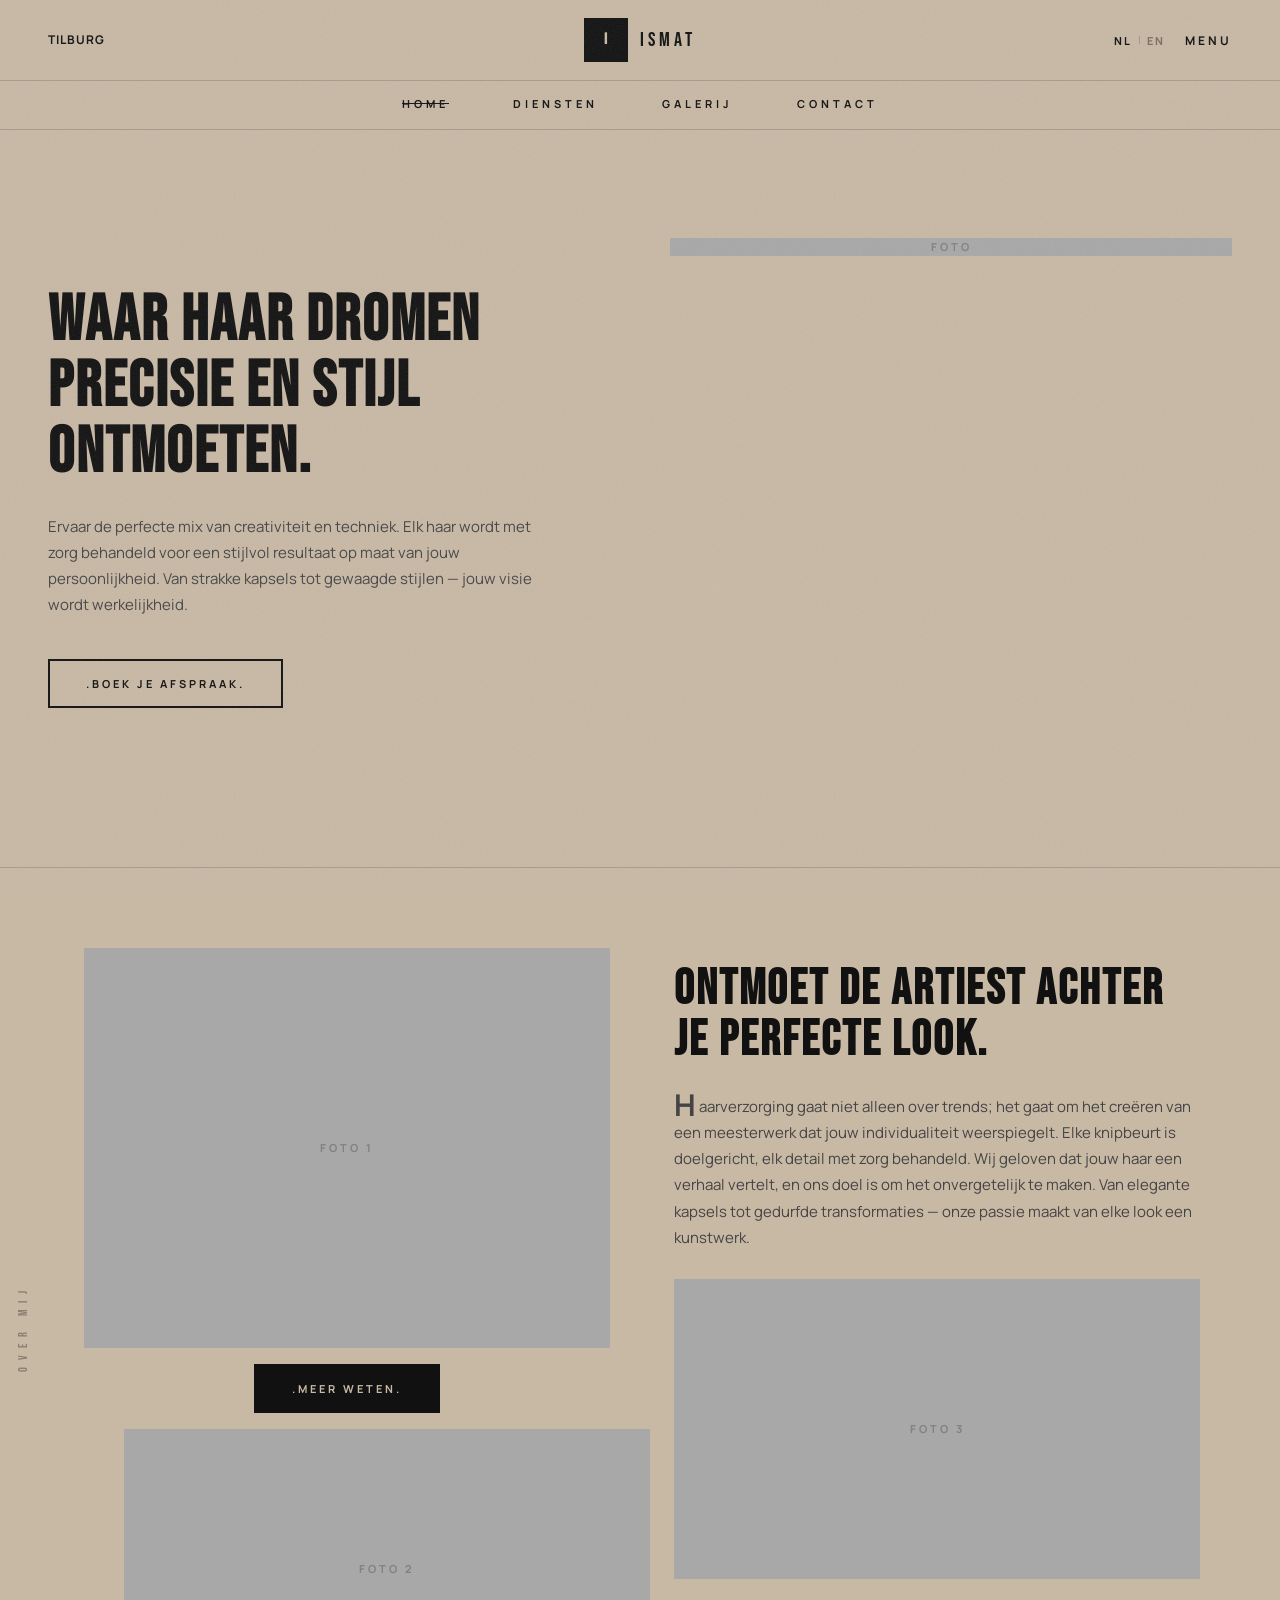
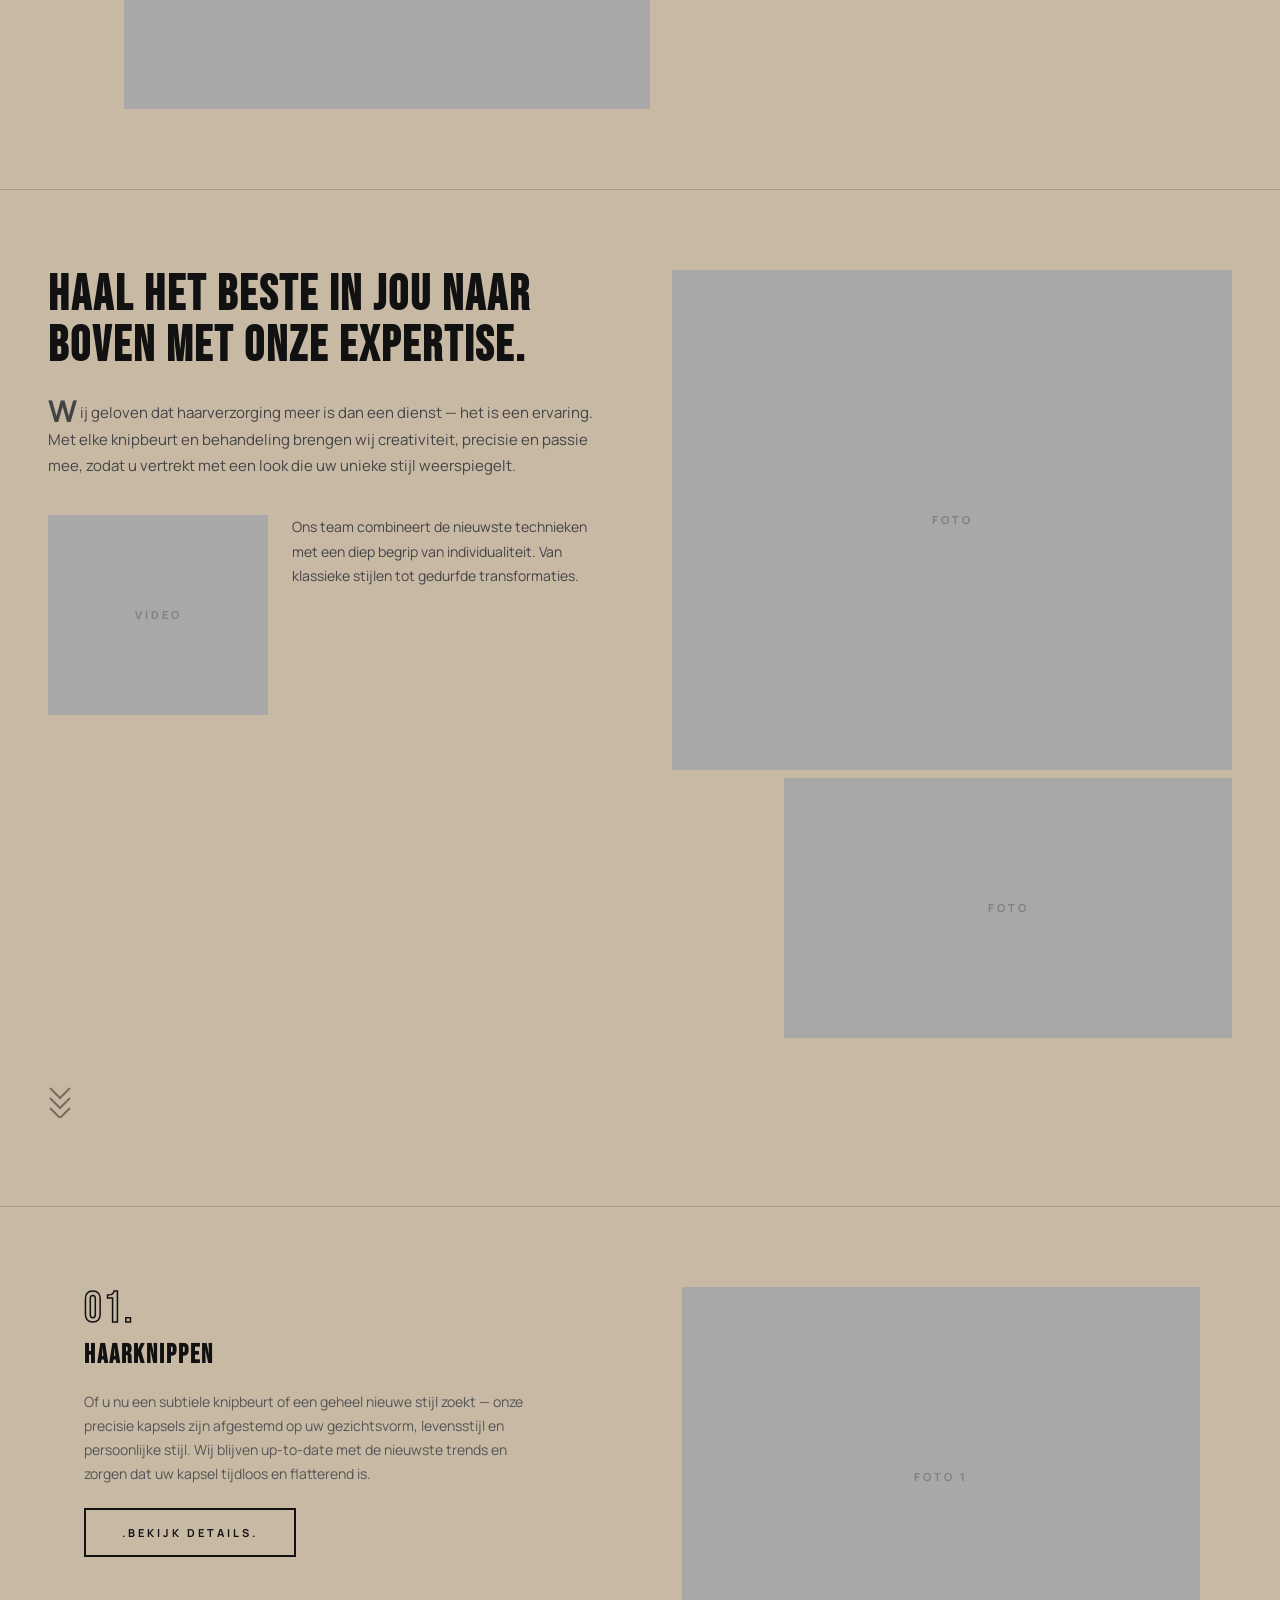
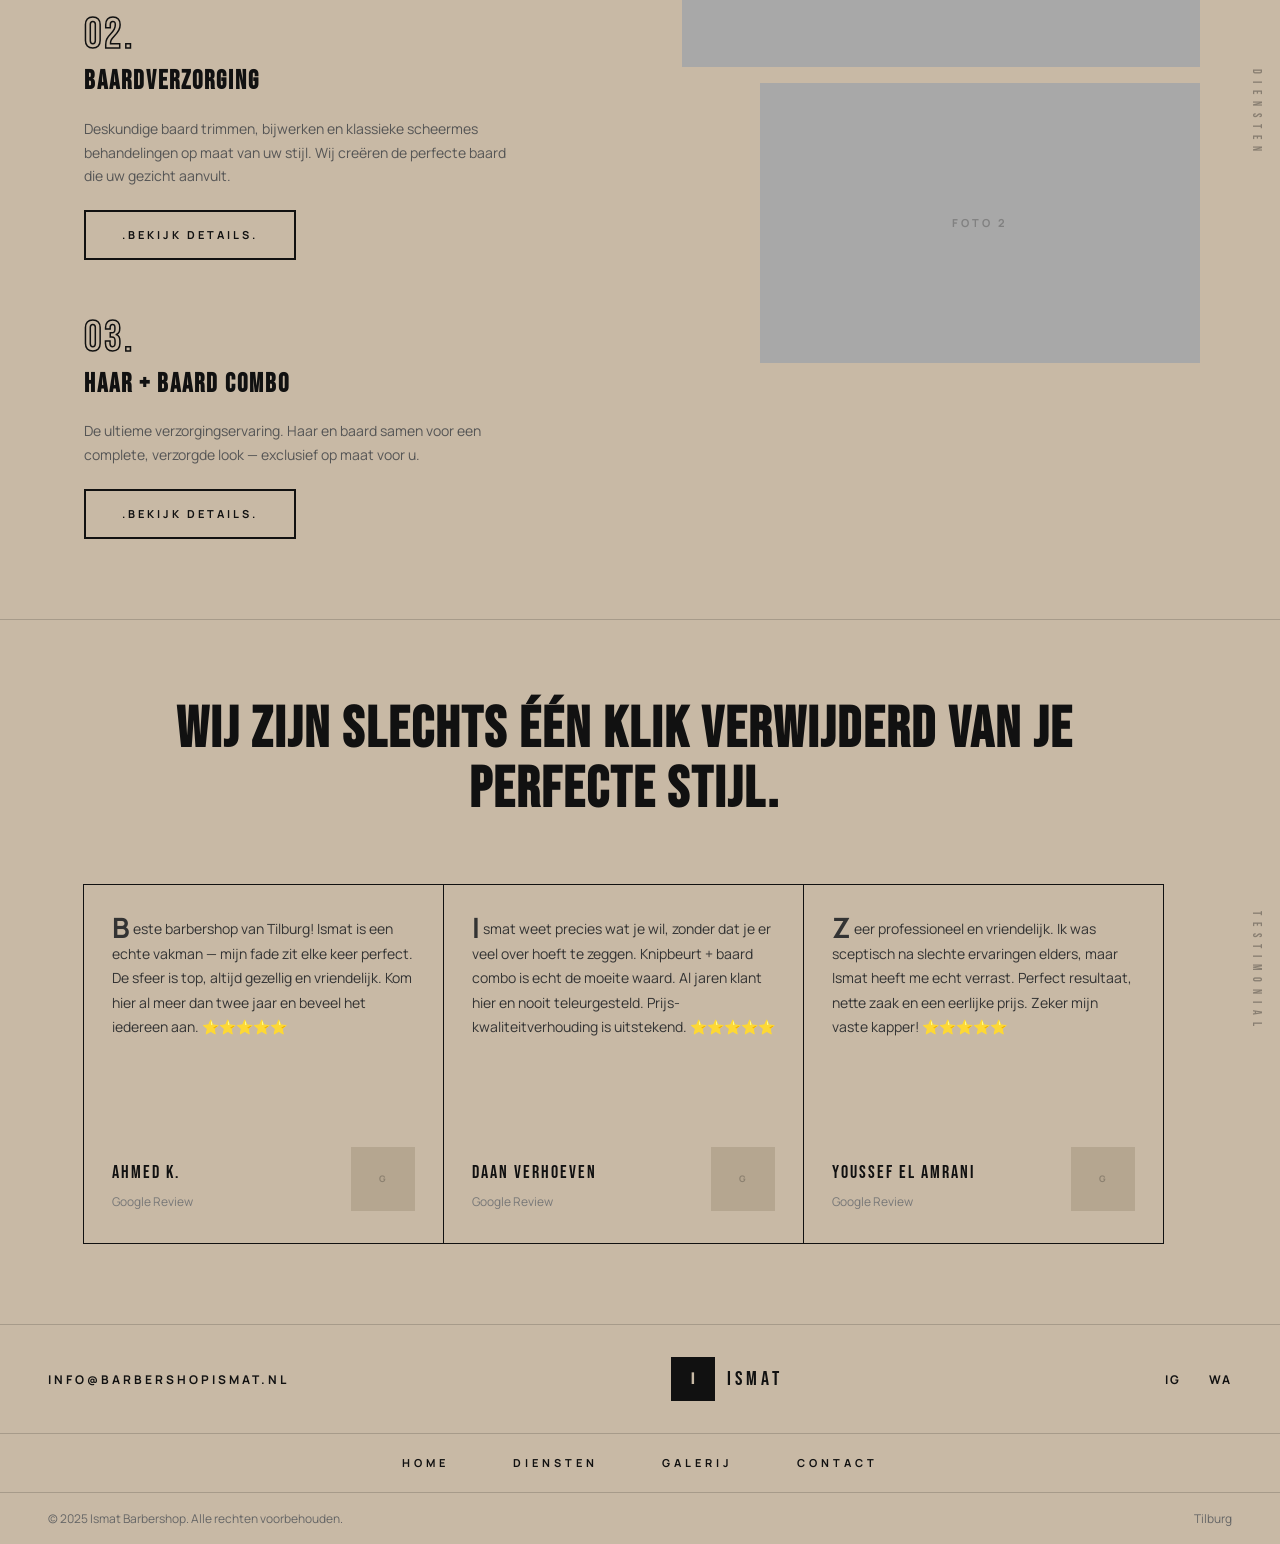
==== commit 5e1b61e5: "Fill all placeholder content with real Barbershop Ismat data - Replace [BERBER_ADI] → Ismat, [SEHIR]" ====
--- a/index.html
+++ b/index.html
@@ -3,8 +3,8 @@
 <head>
   <meta charset="UTF-8">
   <meta name="viewport" content="width=device-width, initial-scale=1.0">
-  <title>[BERBER_ADI] Barbershop</title>
-  <meta name="description" content="[BERBER_ADI] Barbershop — [SEHIR]. Professionele haar- en baardverzorging.">
+  <title>Ismat Barbershop</title>
+  <meta name="description" content="Ismat Barbershop — Tilburg. Professionele haar- en baardverzorging.">
   <link rel="stylesheet" href="style.css">
 </head>
 <body class="t-body">
@@ -12,10 +12,10 @@
   <!-- NAVIGATIE -->
   <nav class="t-nav">
     <div class="t-nav-top">
-      <span class="t-nav-location" data-en="Based in [SEHIR]">[SEHIR]</span>
+      <span class="t-nav-location" data-en="Based in Tilburg">Tilburg</span>
       <a href="index.html" class="t-nav-logo">
-        <div class="t-logo-icon">[L]</div>
-        <span class="t-logo-name">[BERBER_ADI]</span>
+        <div class="t-logo-icon">I</div>
+        <span class="t-logo-name">Ismat</span>
       </a>
       <div class="t-nav-right">
         <div class="t-lang-switcher">
@@ -41,7 +41,7 @@
     <a href="hizmetler.html" data-en="Services">Diensten</a>
     <a href="galeri.html" data-en="Gallery">Galerij</a>
     <a href="randevu.html" data-en="Book Now">Reserveer</a>
-    <a href="tel:[TELEFON]">[TELEFON]</a>
+    <a href="tel:+31 6 38892185">+31 6 38892185</a>
   </div>
 
   <!-- HERO -->
@@ -52,7 +52,7 @@
       <a href="randevu.html" class="t-btn" data-en=".BOOK YOUR APPOINTMENT.">.BOEK JE AFSPRAAK.</a>
     </div>
     <div class="t-hero-image">
-      <!-- <img src="images/hero.jpg" alt="[BERBER_ADI]"> -->
+      <!-- <img src="images/hero.jpg" alt="Ismat"> -->
       <div class="t-img-ph">FOTO</div>
     </div>
   </section>
@@ -140,35 +140,35 @@
     <div class="t-testi-grid">
 
       <div class="t-testi-card">
-        <p class="t-testi-text"><span class="t-drop">D</span>e barbershop heeft echt een verschil gemaakt. Ik keek altijd op tegen een bezoek aan de kapper, maar nu kijk ik ernaar uit. Het team is warm, professioneel en uitzonderlijk getalenteerd. Ze hebben me geholpen een onderhoudsvriendelijke stijl te vinden die past bij mijn drukke leven.</p>
+        <p class="t-testi-text"><span class="t-drop">B</span>este barbershop van Tilburg! Ismat is een echte vakman — mijn fade zit elke keer perfect. De sfeer is top, altijd gezellig en vriendelijk. Kom hier al meer dan twee jaar en beveel het iedereen aan. ⭐⭐⭐⭐⭐</p>
         <div class="t-testi-author">
           <div>
-            <div class="t-testi-name">JAN DE VRIES</div>
-            <div class="t-testi-role" data-en="Photographer">Fotograaf</div>
+            <div class="t-testi-name">AHMED K.</div>
+            <div class="t-testi-role" data-en="Google Review">Google Review</div>
           </div>
-          <div class="t-testi-photo">FOTO</div>
+          <div class="t-testi-photo">G</div>
         </div>
       </div>
 
       <div class="t-testi-card">
-        <p class="t-testi-text"><span class="t-drop">A</span>ls iemand die altijd experimenteert met stijlen, had ik moeite om een kapper te vinden die mijn visie tot leven kon brengen. [BERBER_ADI] omarmde mijn ideeën en tilde ze naar een hoger niveau. Het resultaat was verbluffend en de adviezen over nazorg zijn goud waard.</p>
+        <p class="t-testi-text"><span class="t-drop">I</span>smat weet precies wat je wil, zonder dat je er veel over hoeft te zeggen. Knipbeurt + baard combo is echt de moeite waard. Al jaren klant hier en nooit teleurgesteld. Prijs-kwaliteitverhouding is uitstekend. ⭐⭐⭐⭐⭐</p>
         <div class="t-testi-author">
           <div>
-            <div class="t-testi-name">MEHMET YILMAZ</div>
-            <div class="t-testi-role" data-en="Designer">Designer</div>
+            <div class="t-testi-name">DAAN VERHOEVEN</div>
+            <div class="t-testi-role" data-en="Google Review">Google Review</div>
           </div>
-          <div class="t-testi-photo">FOTO</div>
+          <div class="t-testi-photo">G</div>
         </div>
       </div>
 
       <div class="t-testi-card">
-        <p class="t-testi-text"><span class="t-drop">I</span>k bezocht de barbershop voor een complete transformatie en ben enorm blij met het resultaat. Van de knipbeurt tot de styling, elke stap werd met precisie en zorg uitgevoerd. Ze legden alles uit en zorgden dat ik me op mijn gemak voelde.</p>
+        <p class="t-testi-text"><span class="t-drop">Z</span>eer professioneel en vriendelijk. Ik was sceptisch na slechte ervaringen elders, maar Ismat heeft me echt verrast. Perfect resultaat, nette zaak en een eerlijke prijs. Zeker mijn vaste kapper! ⭐⭐⭐⭐⭐</p>
         <div class="t-testi-author">
           <div>
-            <div class="t-testi-name">SOFIA BAKKER</div>
-            <div class="t-testi-role" data-en="Brand Manager">Brand Manager</div>
+            <div class="t-testi-name">YOUSSEF EL AMRANI</div>
+            <div class="t-testi-role" data-en="Google Review">Google Review</div>
           </div>
-          <div class="t-testi-photo">FOTO</div>
+          <div class="t-testi-photo">G</div>
         </div>
       </div>
 
@@ -179,15 +179,14 @@
   <!-- FOOTER -->
   <footer class="t-footer">
     <div class="t-footer-top">
-      <a href="mailto:[EMAIL]" class="t-footer-contact">EMAIL</a>
+      <a href="mailto:info@barbershopismat.nl" class="t-footer-contact">info@barbershopismat.nl</a>
       <a href="index.html" class="t-footer-logo">
-        <div class="t-logo-icon">[L]</div>
-        <span class="t-logo-name">[BERBER_ADI]</span>
+        <div class="t-logo-icon">I</div>
+        <span class="t-logo-name">Ismat</span>
       </a>
       <div class="t-footer-social">
-        <a href="#">FB</a>
-        <a href="#">TW</a>
-        <a href="#">IG</a>
+        <a href="https://www.instagram.com/ismat_barber_shop/" target="_blank" rel="noopener">IG</a>
+        <a href="https://wa.me/31638892185" target="_blank" rel="noopener">WA</a>
       </div>
     </div>
     <div class="t-footer-nav">
@@ -197,8 +196,8 @@
       <a href="contact.html" data-en="CONTACT">CONTACT</a>
     </div>
     <div class="t-footer-bottom">
-      <p>&copy; 2025 [BERBER_ADI] Barbershop. <span data-en="All rights reserved.">Alle rechten voorbehouden.</span></p>
-      <p>[SEHIR]</p>
+      <p>&copy; 2025 Ismat Barbershop. <span data-en="All rights reserved.">Alle rechten voorbehouden.</span></p>
+      <p>Tilburg</p>
     </div>
   </footer>
 
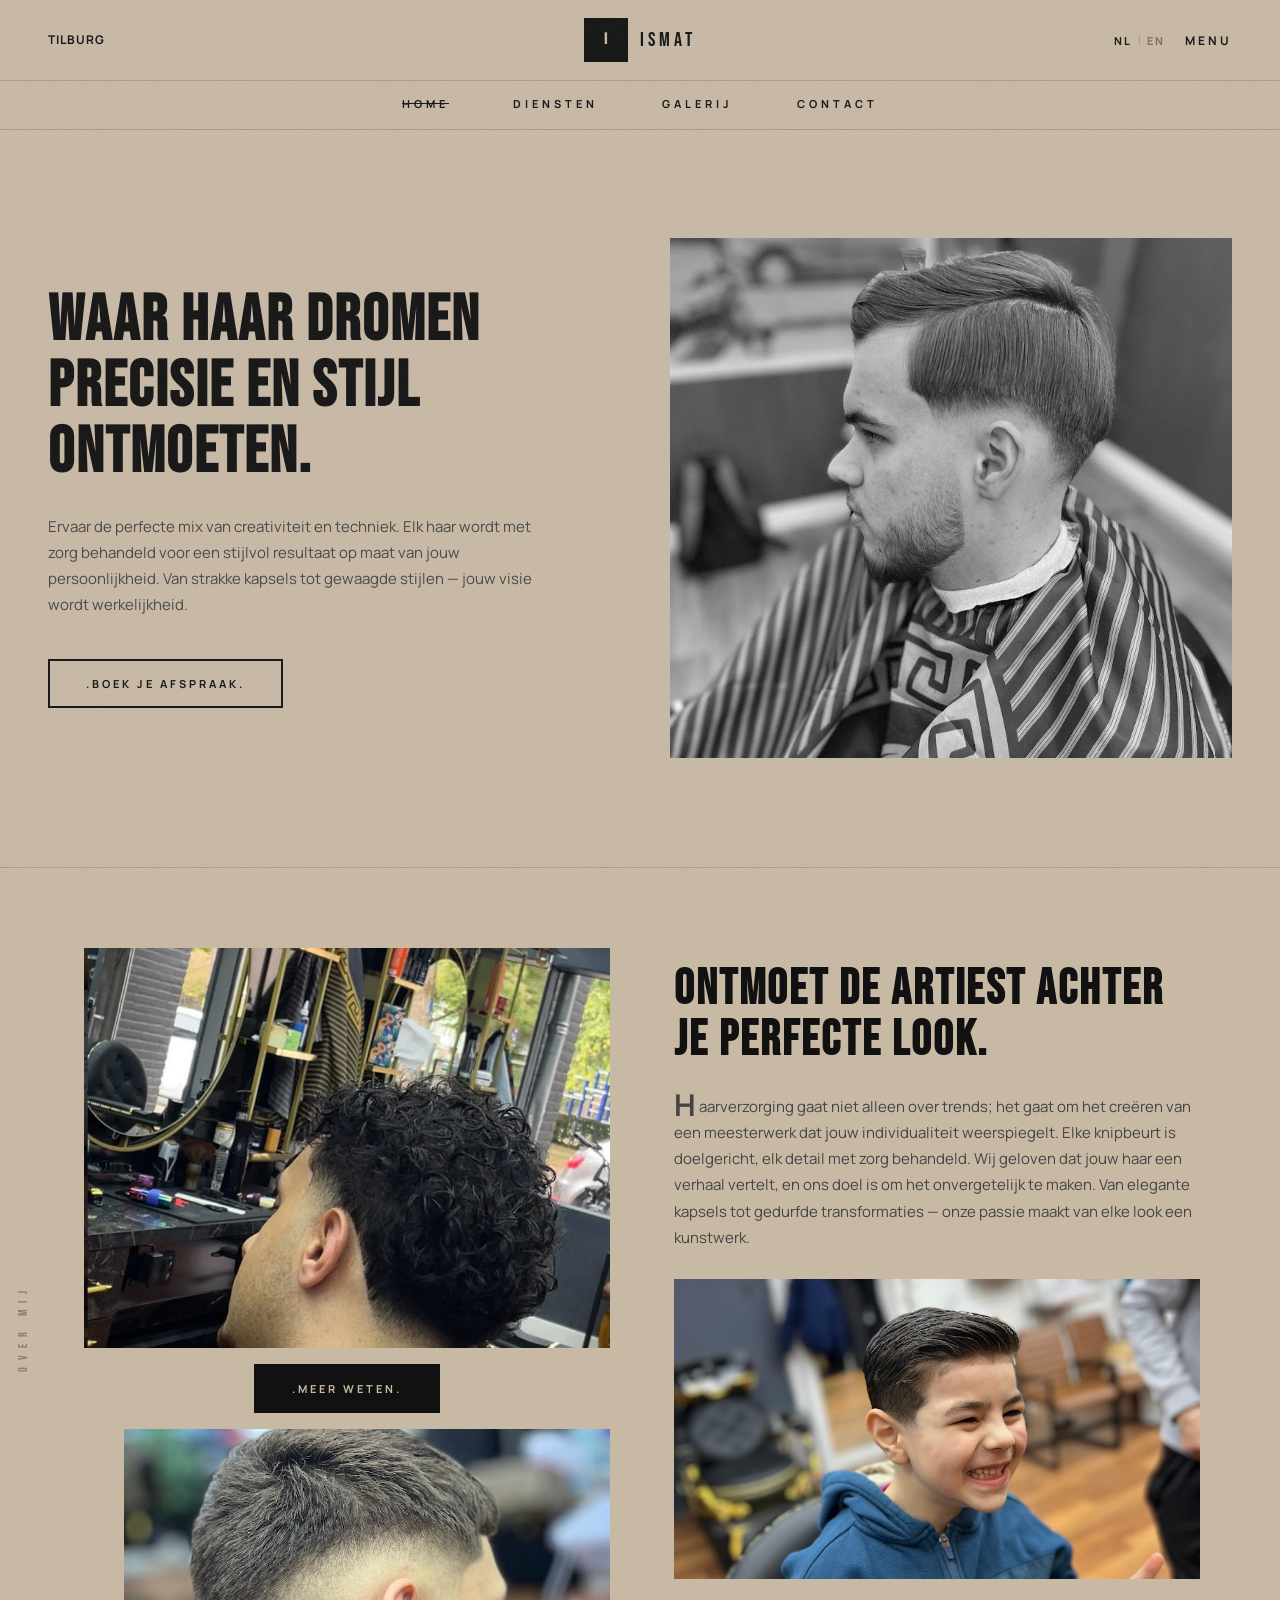
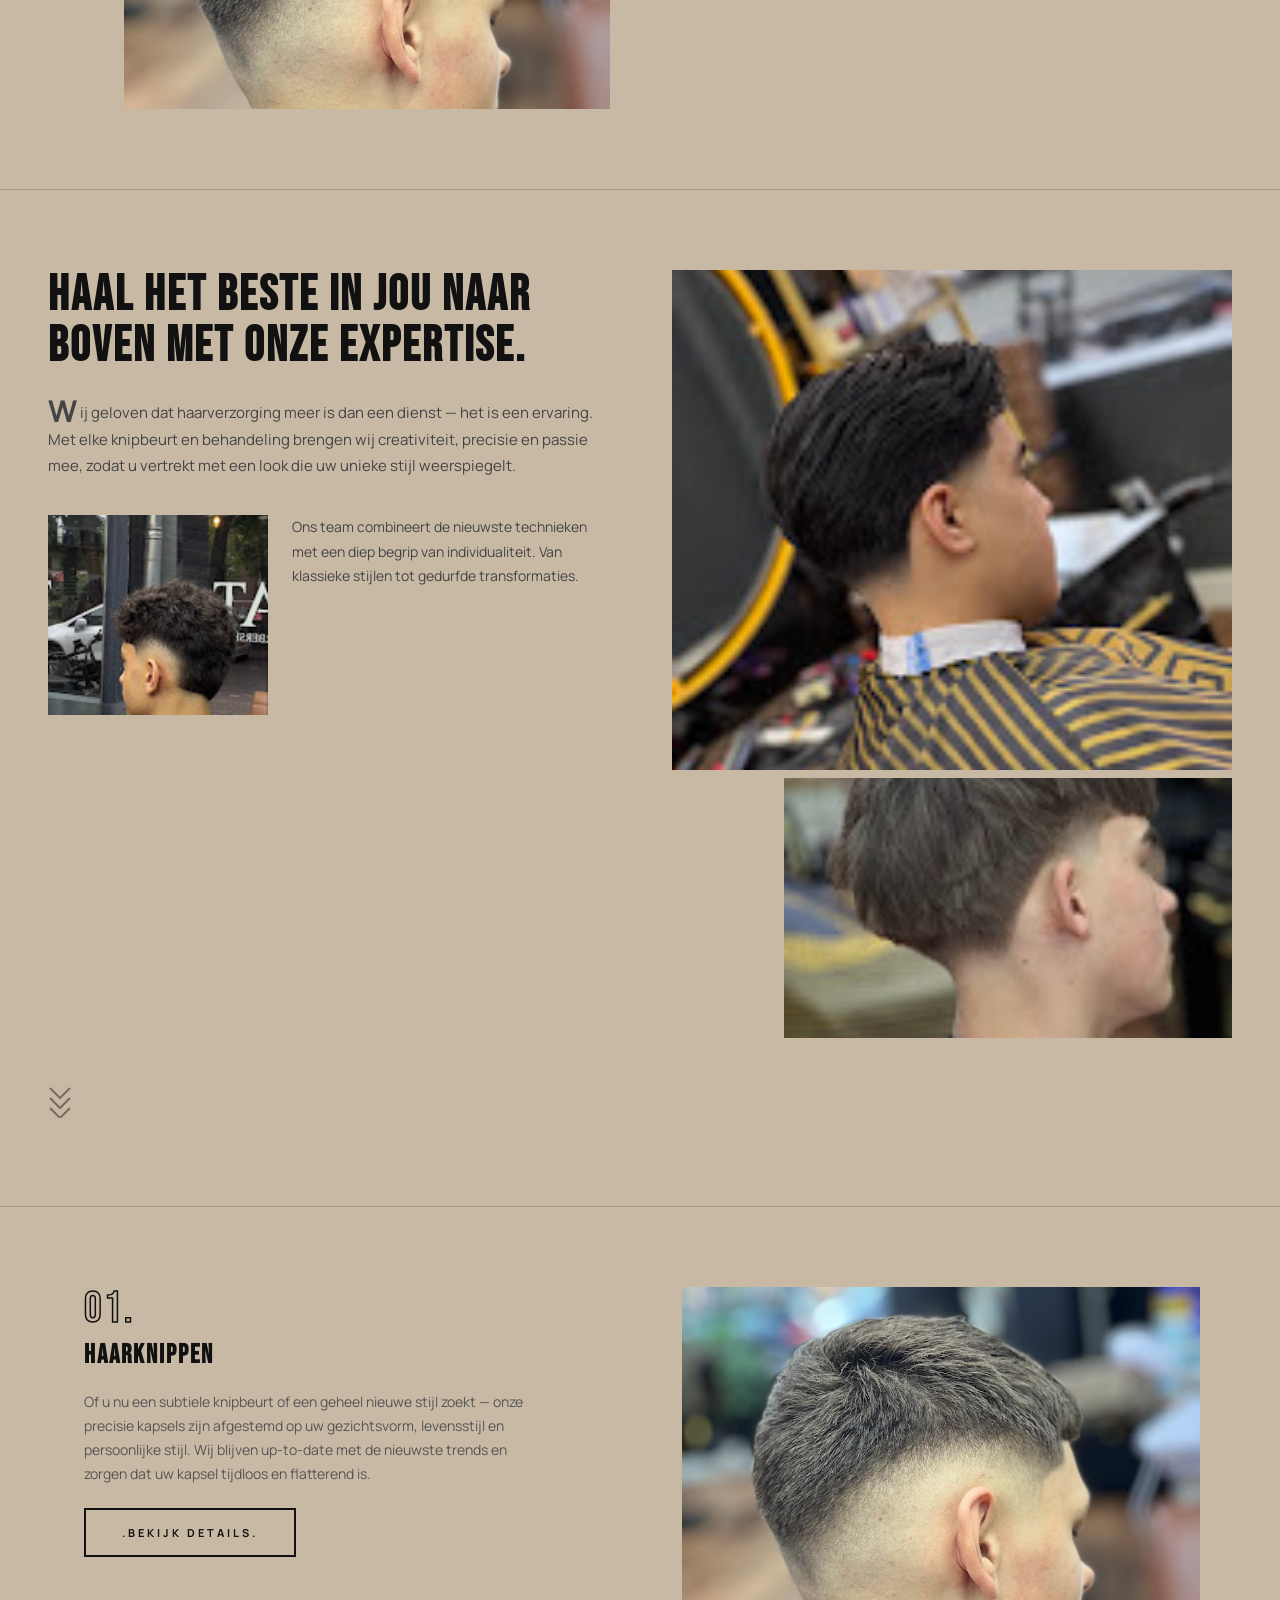
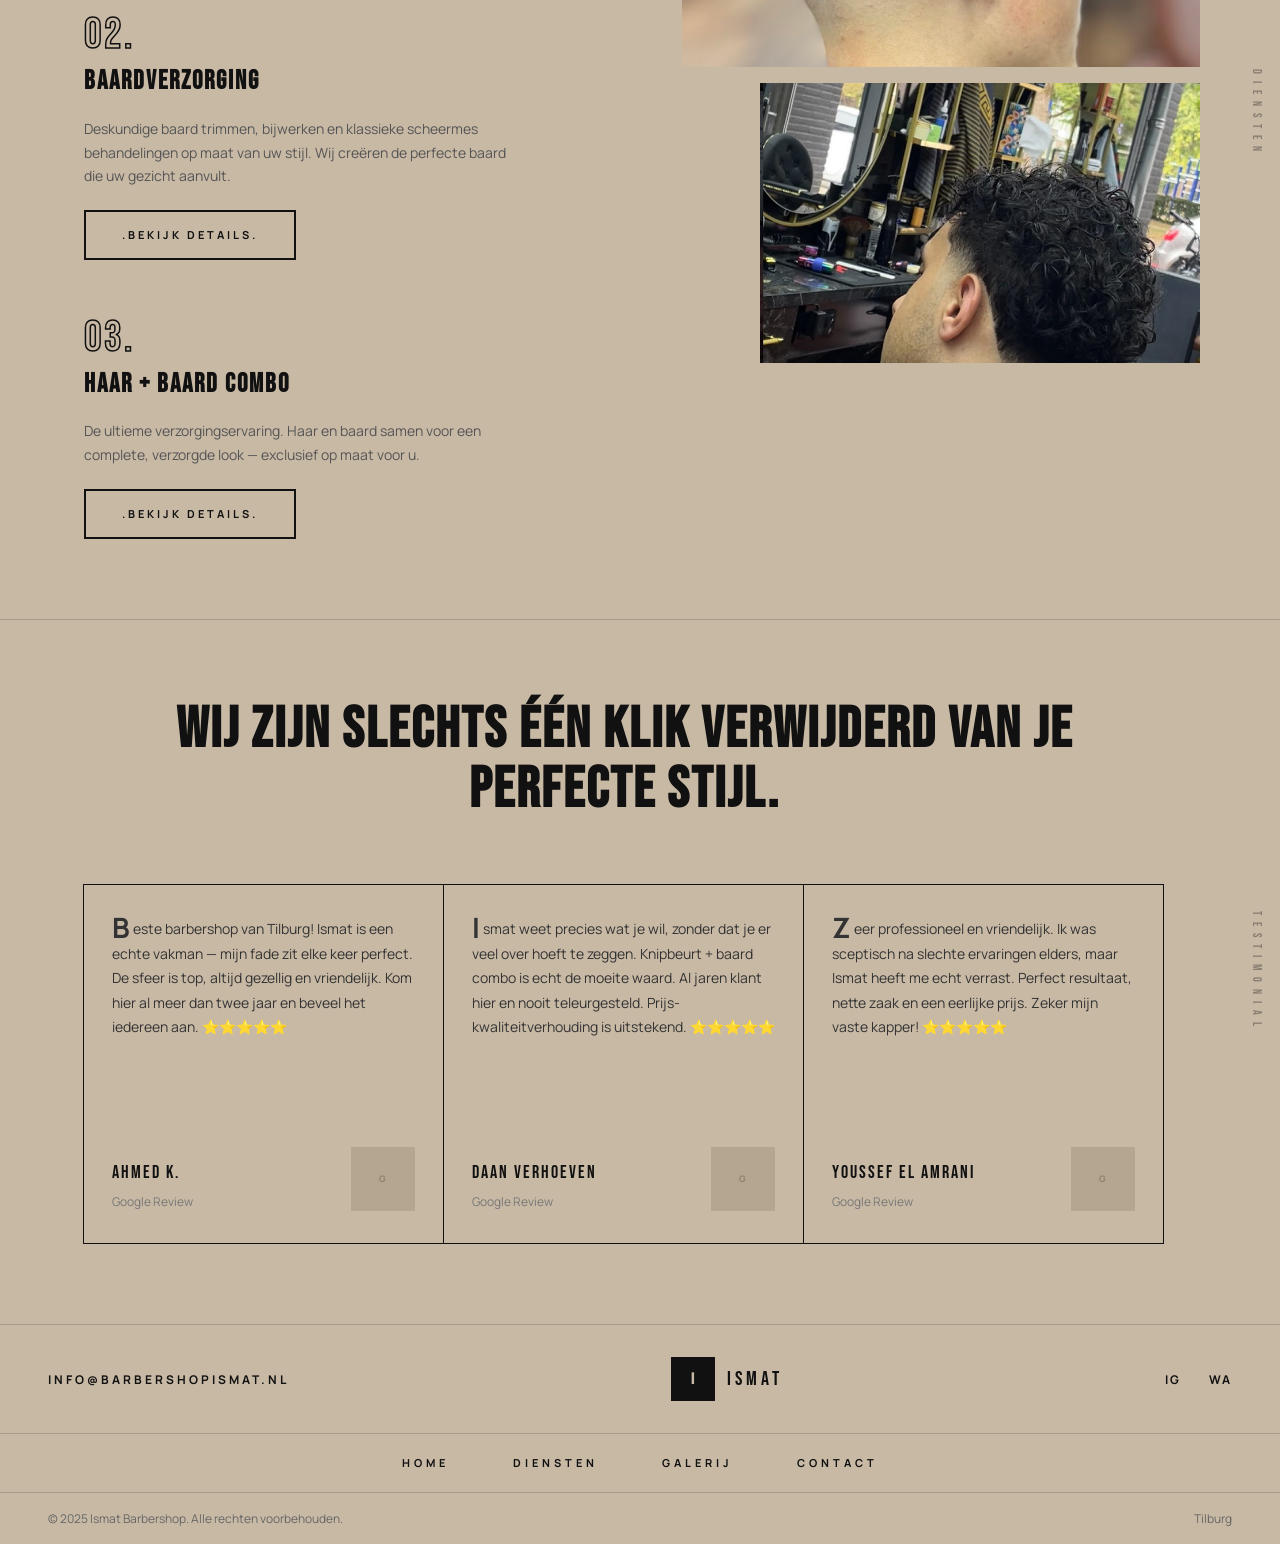
==== commit 00d543ee: "Add real photos to homepage sections Replace all placeholder divs with actual barbershop images acro" ====
--- a/index.html
+++ b/index.html
@@ -52,8 +52,7 @@
       <a href="randevu.html" class="t-btn" data-en=".BOOK YOUR APPOINTMENT.">.BOEK JE AFSPRAAK.</a>
     </div>
     <div class="t-hero-image">
-      <!-- <img src="images/hero.jpg" alt="Ismat"> -->
-      <div class="t-img-ph">FOTO</div>
+      <img src="images/galeri-1.jpg" alt="Barbershop Ismat" style="width:100%;height:100%;object-fit:cover;">
     </div>
   </section>
 
@@ -62,18 +61,18 @@
     <span class="t-side-label t-label-left" data-en="ABOUT ME">OVER MIJ</span>
     <div class="t-about-inner">
       <div class="t-about-images">
-        <div class="t-img-ph" style="height:400px;">FOTO 1</div>
+        <img src="images/galeri-6.jpg" alt="Barbershop Ismat" style="height:400px;width:100%;object-fit:cover;">
         <div class="t-about-btn-wrap">
           <a href="randevu.html" class="t-btn t-btn-dark" data-en=".GET TO KNOW ME.">.MEER WETEN.</a>
         </div>
-        <div class="t-img-ph" style="height:280px;margin-left:40px;">FOTO 2</div>
+        <img src="images/galeri-7.jpg" alt="Barbershop Ismat" style="height:280px;margin-left:40px;width:calc(100% - 40px);object-fit:cover;">
       </div>
       <div class="t-about-content">
         <h2 class="t-section-title" data-en="MEET THE ARTIST BEHIND YOUR PERFECT LOOK.">ONTMOET DE ARTIEST ACHTER JE PERFECTE LOOK.</h2>
         <p class="t-body-text" data-en="<span class='t-drop'>H</span>air styling isn't just about trends; it's about creating a masterpiece that reflects your individuality. Each cut is purposeful, every detail meticulously cared for. We believe your hair tells a story, and our goal is to make it unforgettable. From elegant cuts to bold transformations, our passion turns every look into a work of art.">
           <span class="t-drop">H</span>aarverzorging gaat niet alleen over trends; het gaat om het creëren van een meesterwerk dat jouw individualiteit weerspiegelt. Elke knipbeurt is doelgericht, elk detail met zorg behandeld. Wij geloven dat jouw haar een verhaal vertelt, en ons doel is om het onvergetelijk te maken. Van elegante kapsels tot gedurfde transformaties — onze passie maakt van elke look een kunstwerk.
         </p>
-        <div class="t-img-ph" style="height:300px;margin-top:24px;">FOTO 3</div>
+        <img src="images/galeri-4.jpg" alt="Barbershop Ismat" style="height:300px;margin-top:24px;width:100%;object-fit:cover;">
       </div>
     </div>
   </section>
@@ -85,13 +84,13 @@
         <h2 class="t-section-title" data-en="UNLEASH YOUR BEST LOOK WITH OUR EXPERTISE.">HAAL HET BESTE IN JOU NAAR BOVEN MET ONZE EXPERTISE.</h2>
         <p class="t-body-text" data-en="<span class='t-drop'>W</span>e believe that great hair styling is more than just a service — it's an experience. With every cut and treatment, we bring creativity, precision, and passion to ensure you leave with a look that reflects your unique style."><span class="t-drop">W</span>ij geloven dat haarverzorging meer is dan een dienst — het is een ervaring. Met elke knipbeurt en behandeling brengen wij creativiteit, precisie en passie mee, zodat u vertrekt met een look die uw unieke stijl weerspiegelt.</p>
         <div class="t-expertise-sub">
-          <div class="t-img-ph" style="height:200px;width:220px;flex-shrink:0;">VIDEO</div>
+          <img src="images/galeri-5.jpg" alt="Barbershop Ismat" style="height:200px;width:220px;flex-shrink:0;object-fit:cover;">
           <p class="t-body-text t-small" data-en="Our team combines the latest techniques with a deep understanding of individuality. From classic styles to bold transformations, we tailor every detail to enhance your natural beauty.">Ons team combineert de nieuwste technieken met een diep begrip van individualiteit. Van klassieke stijlen tot gedurfde transformaties.</p>
         </div>
       </div>
       <div class="t-expertise-photos">
-        <div class="t-img-ph" style="height:500px;">FOTO</div>
-        <div class="t-img-ph" style="height:260px;margin-top:8px;width:80%;margin-left:auto;">FOTO</div>
+        <img src="images/galeri-2.jpg" alt="Barbershop Ismat" style="height:500px;width:100%;object-fit:cover;">
+        <img src="images/galeri-3.jpg" alt="Barbershop Ismat" style="height:260px;margin-top:8px;width:80%;margin-left:auto;object-fit:cover;display:block;">
       </div>
     </div>
     <div class="t-chevrons">
@@ -127,8 +126,8 @@
 
       </div>
       <div class="t-services-photos">
-        <div class="t-img-ph" style="height:380px;">FOTO 1</div>
-        <div class="t-img-ph" style="height:280px;margin-top:8px;width:85%;margin-left:auto;">FOTO 2</div>
+        <img src="images/galeri-7.jpg" alt="Barbershop Ismat" style="height:380px;width:100%;object-fit:cover;">
+        <img src="images/galeri-6.jpg" alt="Barbershop Ismat" style="height:280px;margin-top:8px;width:85%;margin-left:auto;object-fit:cover;display:block;">
       </div>
     </div>
     <span class="t-side-label t-label-right" data-en="SERVICES">DIENSTEN</span>
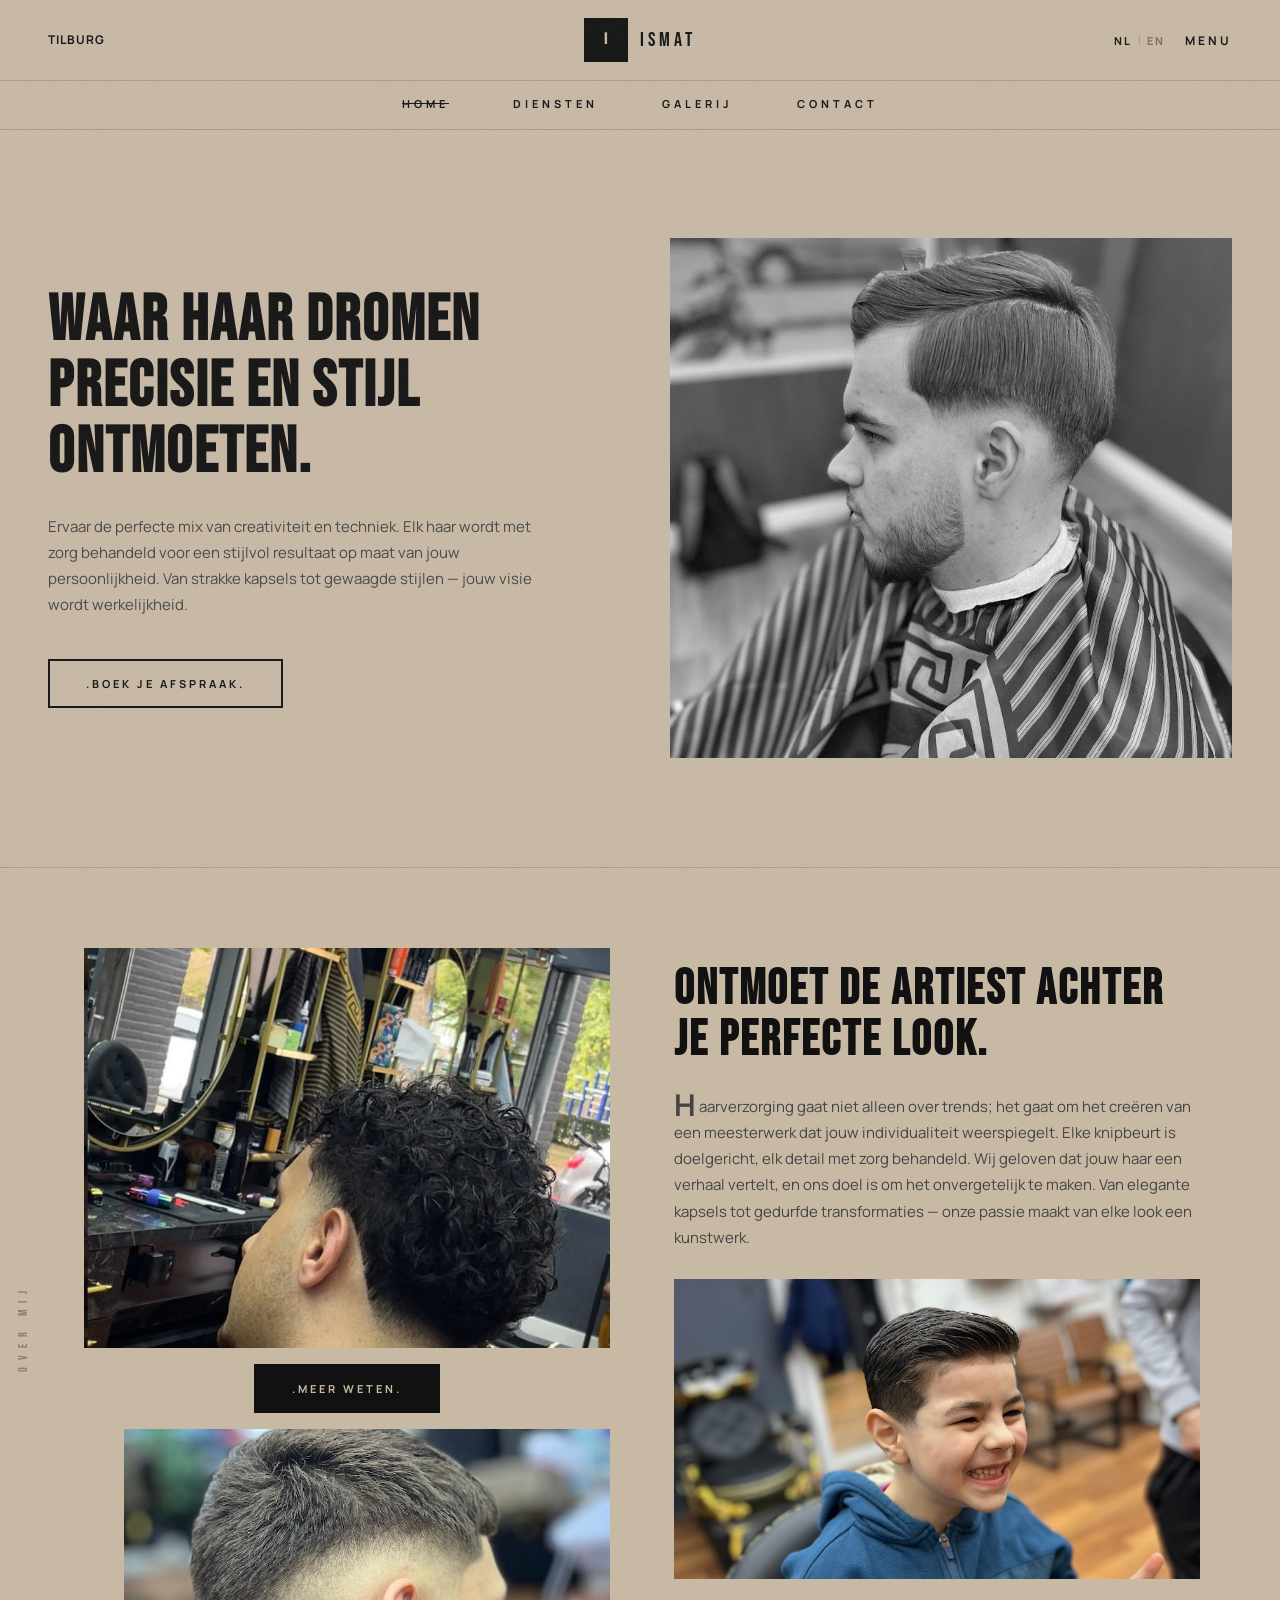
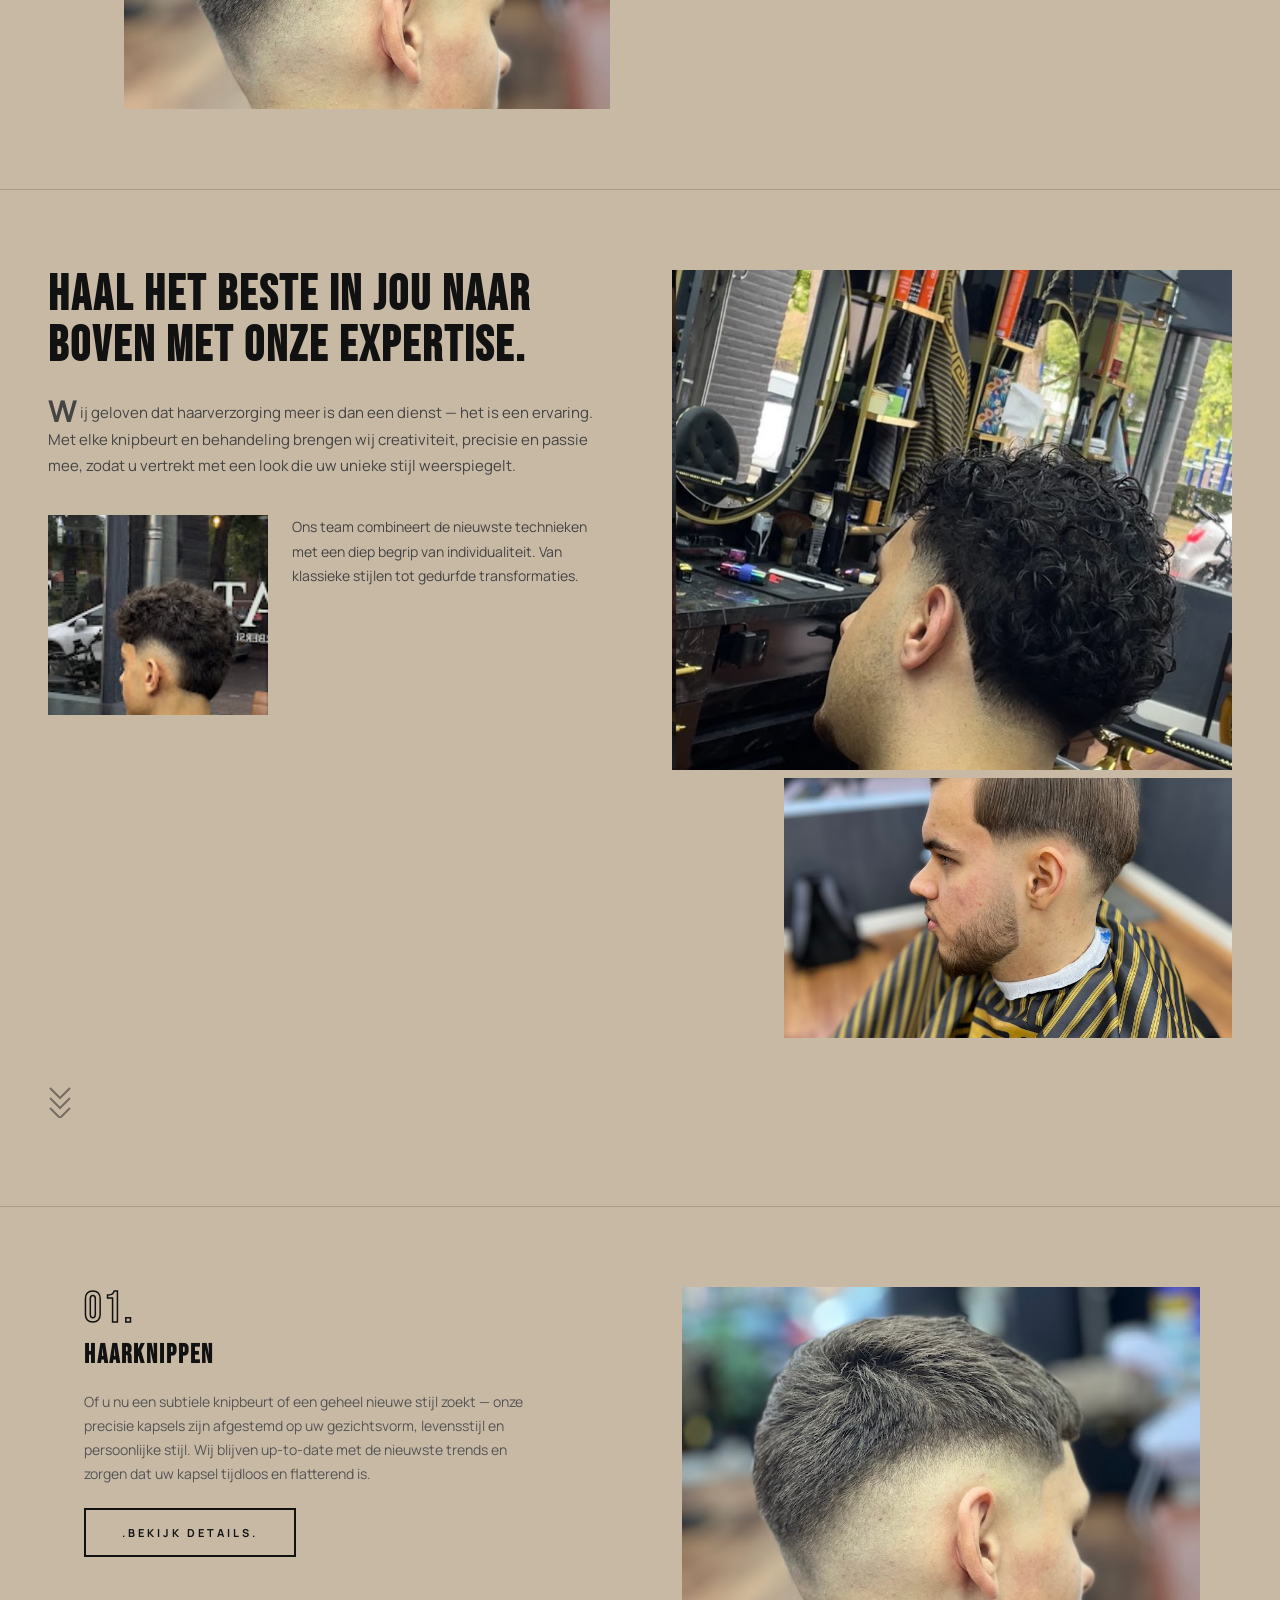
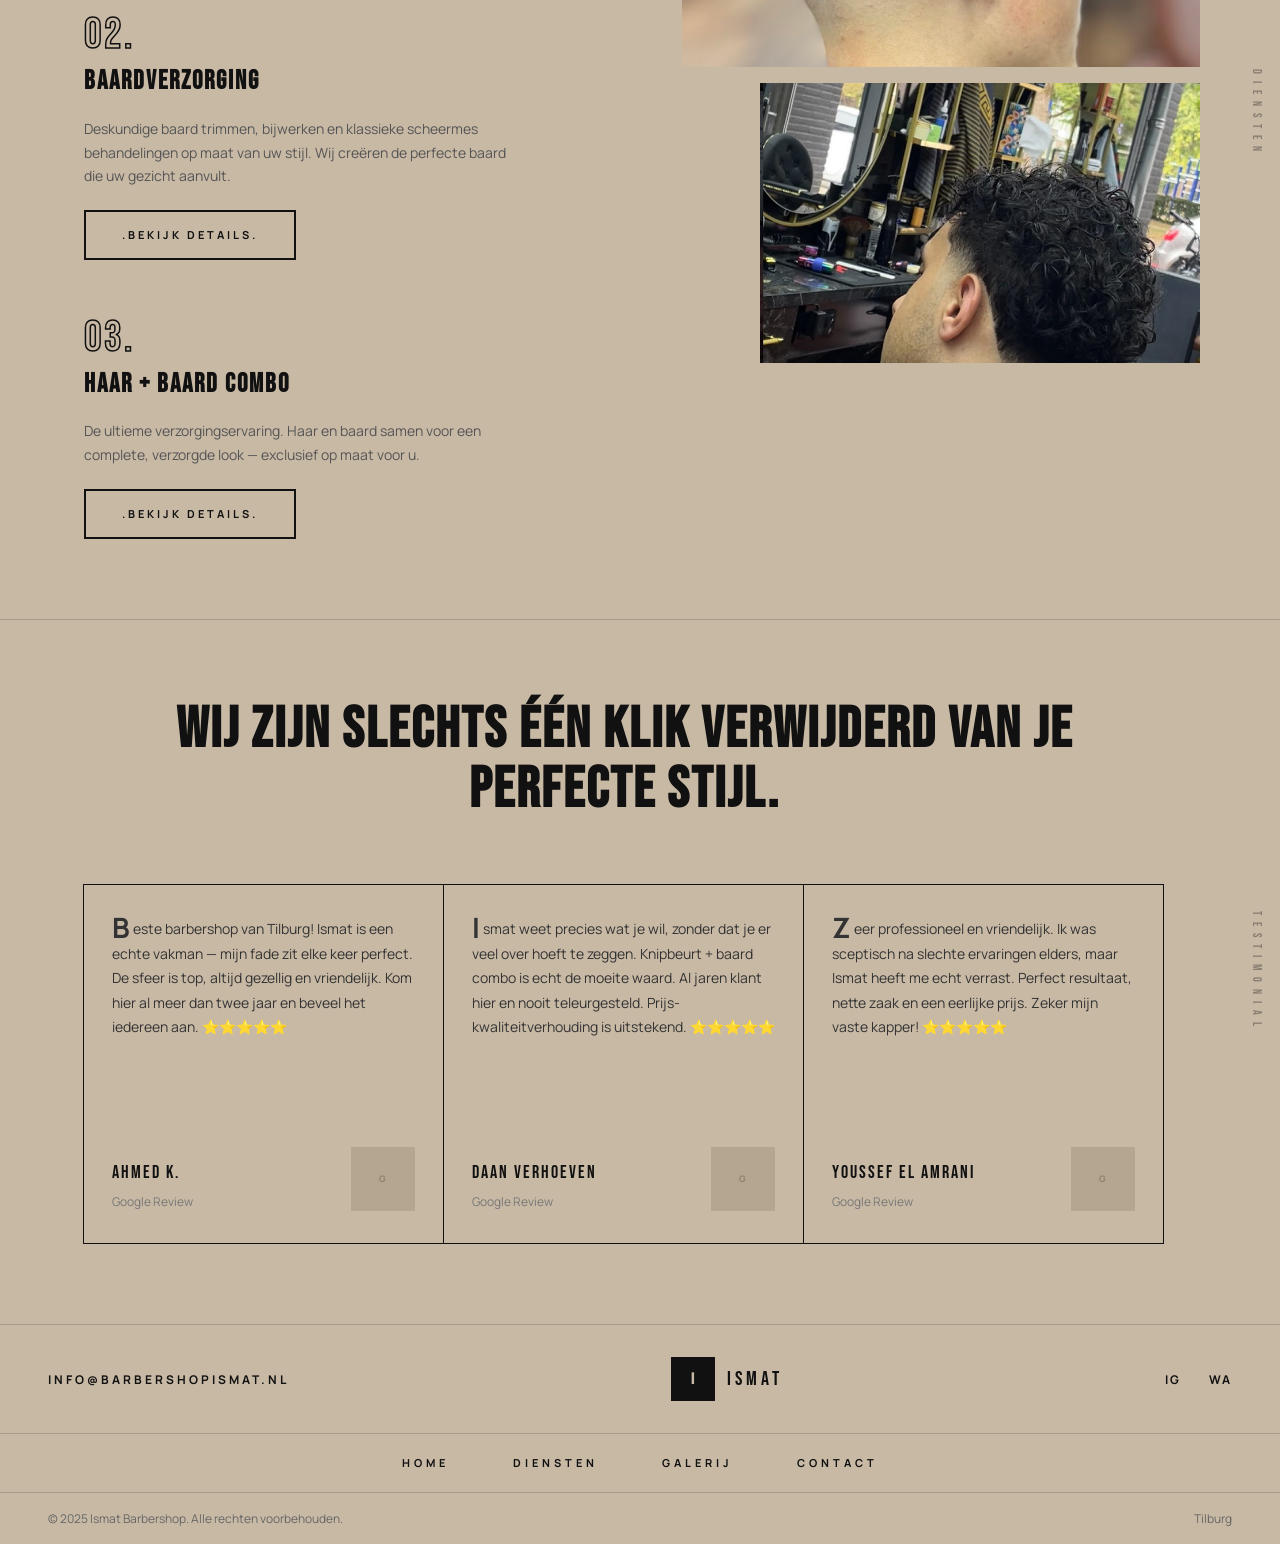
==== commit 764c6a63: "Fix pixelated expertise photo — swap low-res thumbnail with HD image https://claude.ai/code/session_" ====
--- a/index.html
+++ b/index.html
@@ -89,8 +89,8 @@
         </div>
       </div>
       <div class="t-expertise-photos">
-        <img src="images/galeri-2.jpg" alt="Barbershop Ismat" style="height:500px;width:100%;object-fit:cover;">
-        <img src="images/galeri-3.jpg" alt="Barbershop Ismat" style="height:260px;margin-top:8px;width:80%;margin-left:auto;object-fit:cover;display:block;">
+        <img src="images/galeri-6.jpg" alt="Barbershop Ismat" style="height:500px;width:100%;object-fit:cover;">
+        <img src="images/galeri-1.jpg" alt="Barbershop Ismat" style="height:260px;margin-top:8px;width:80%;margin-left:auto;object-fit:cover;display:block;">
       </div>
     </div>
     <div class="t-chevrons">
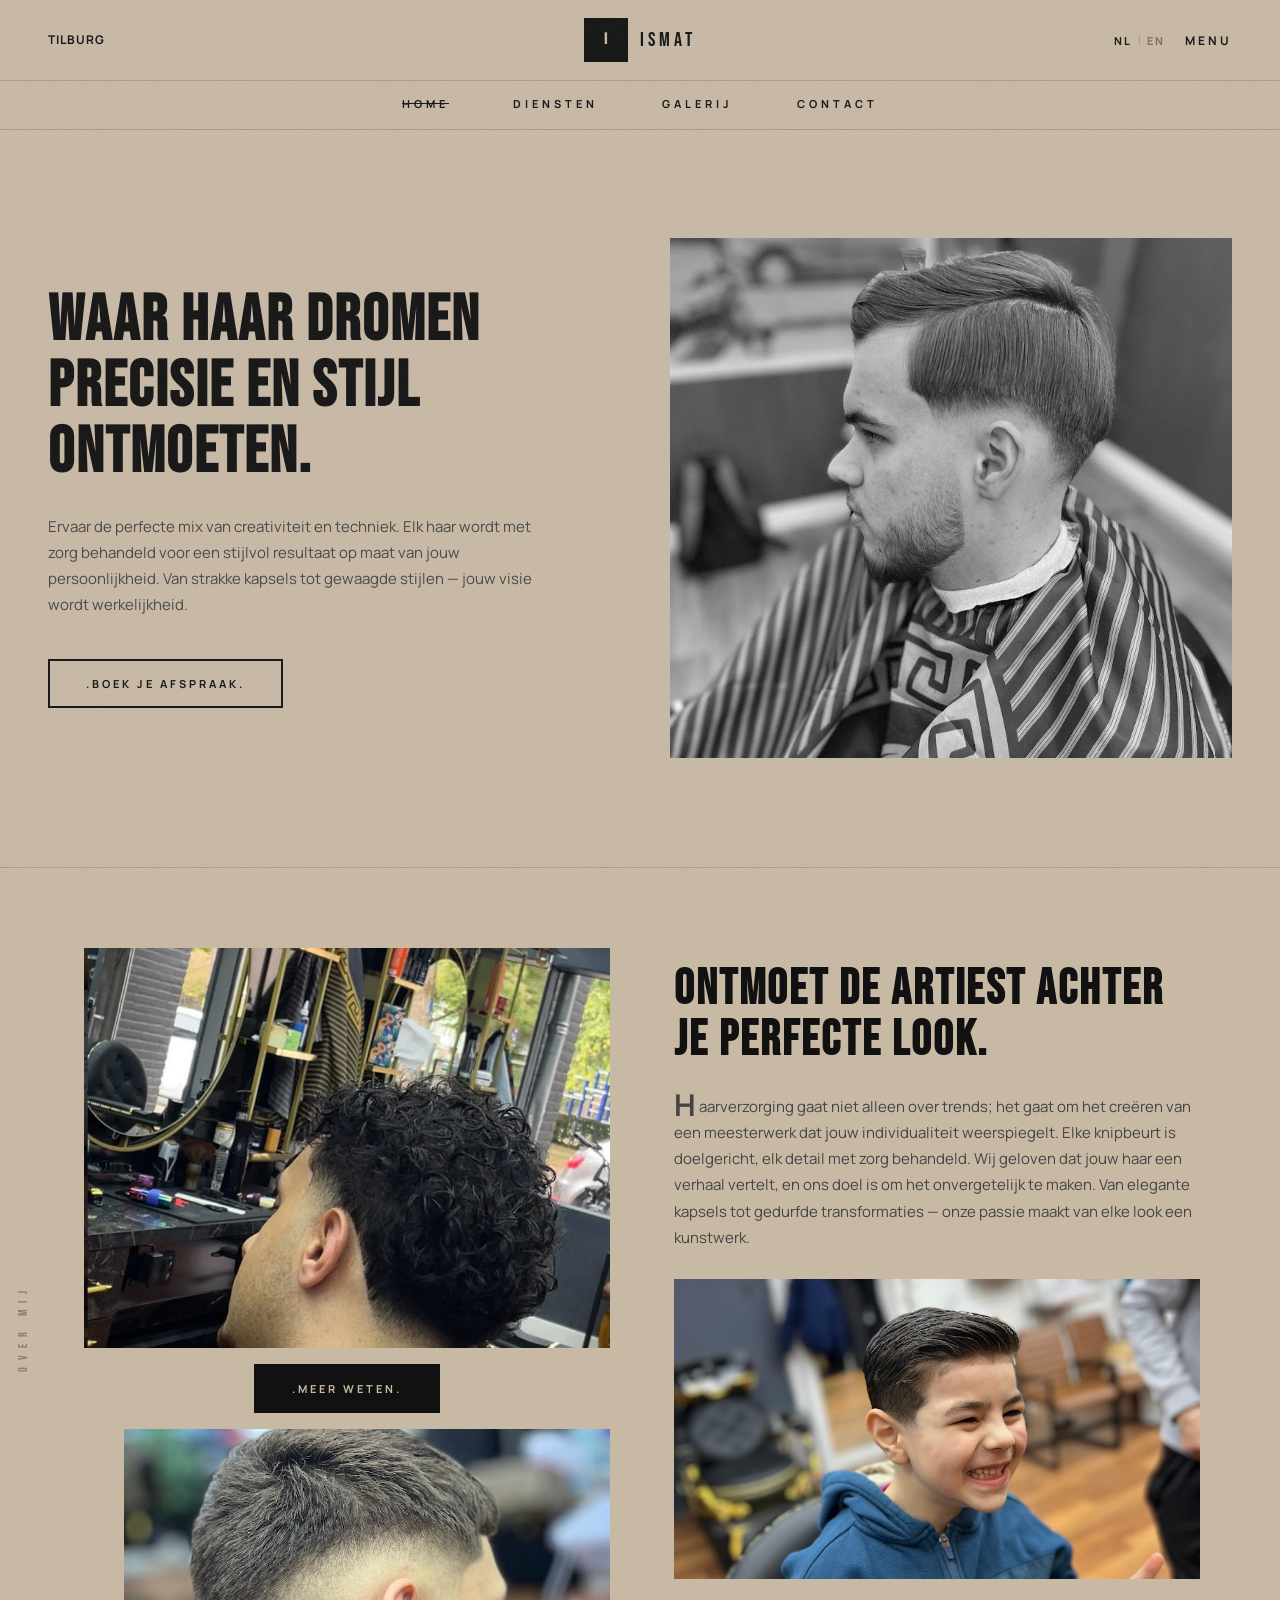
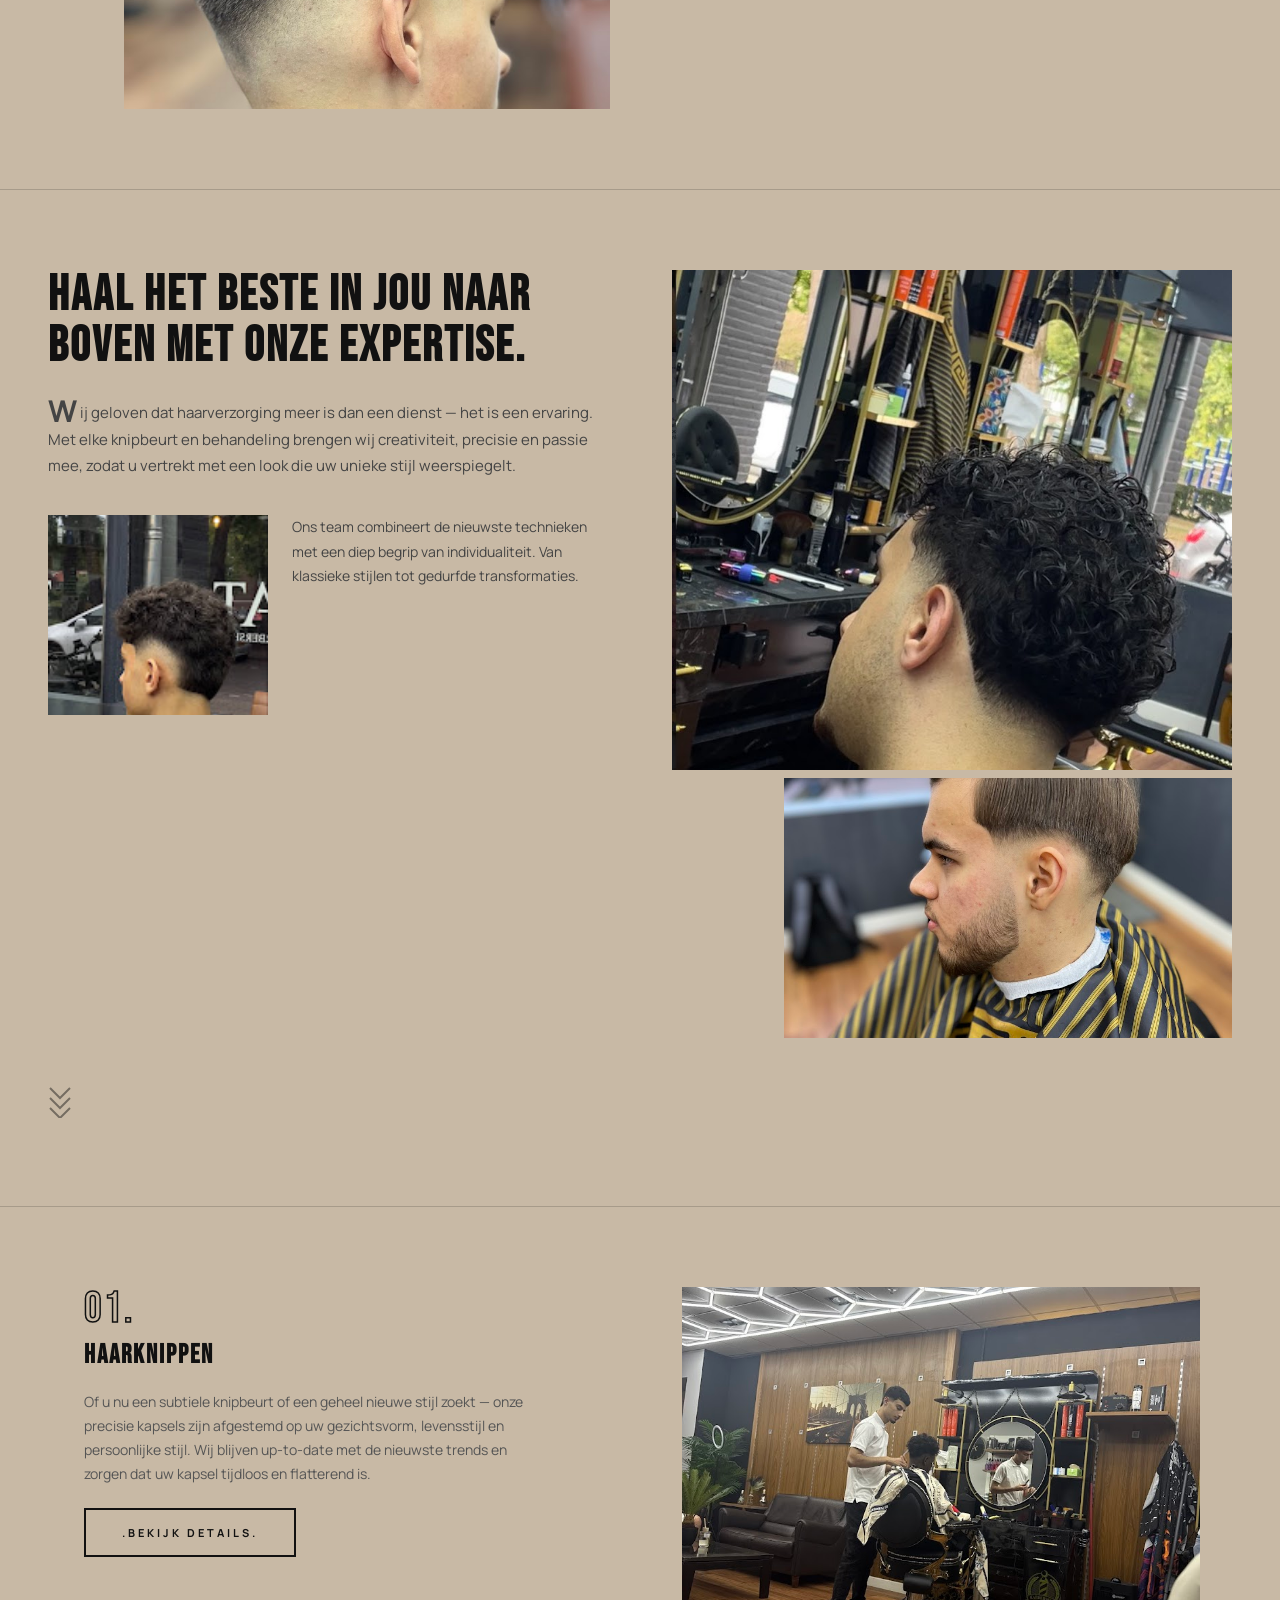
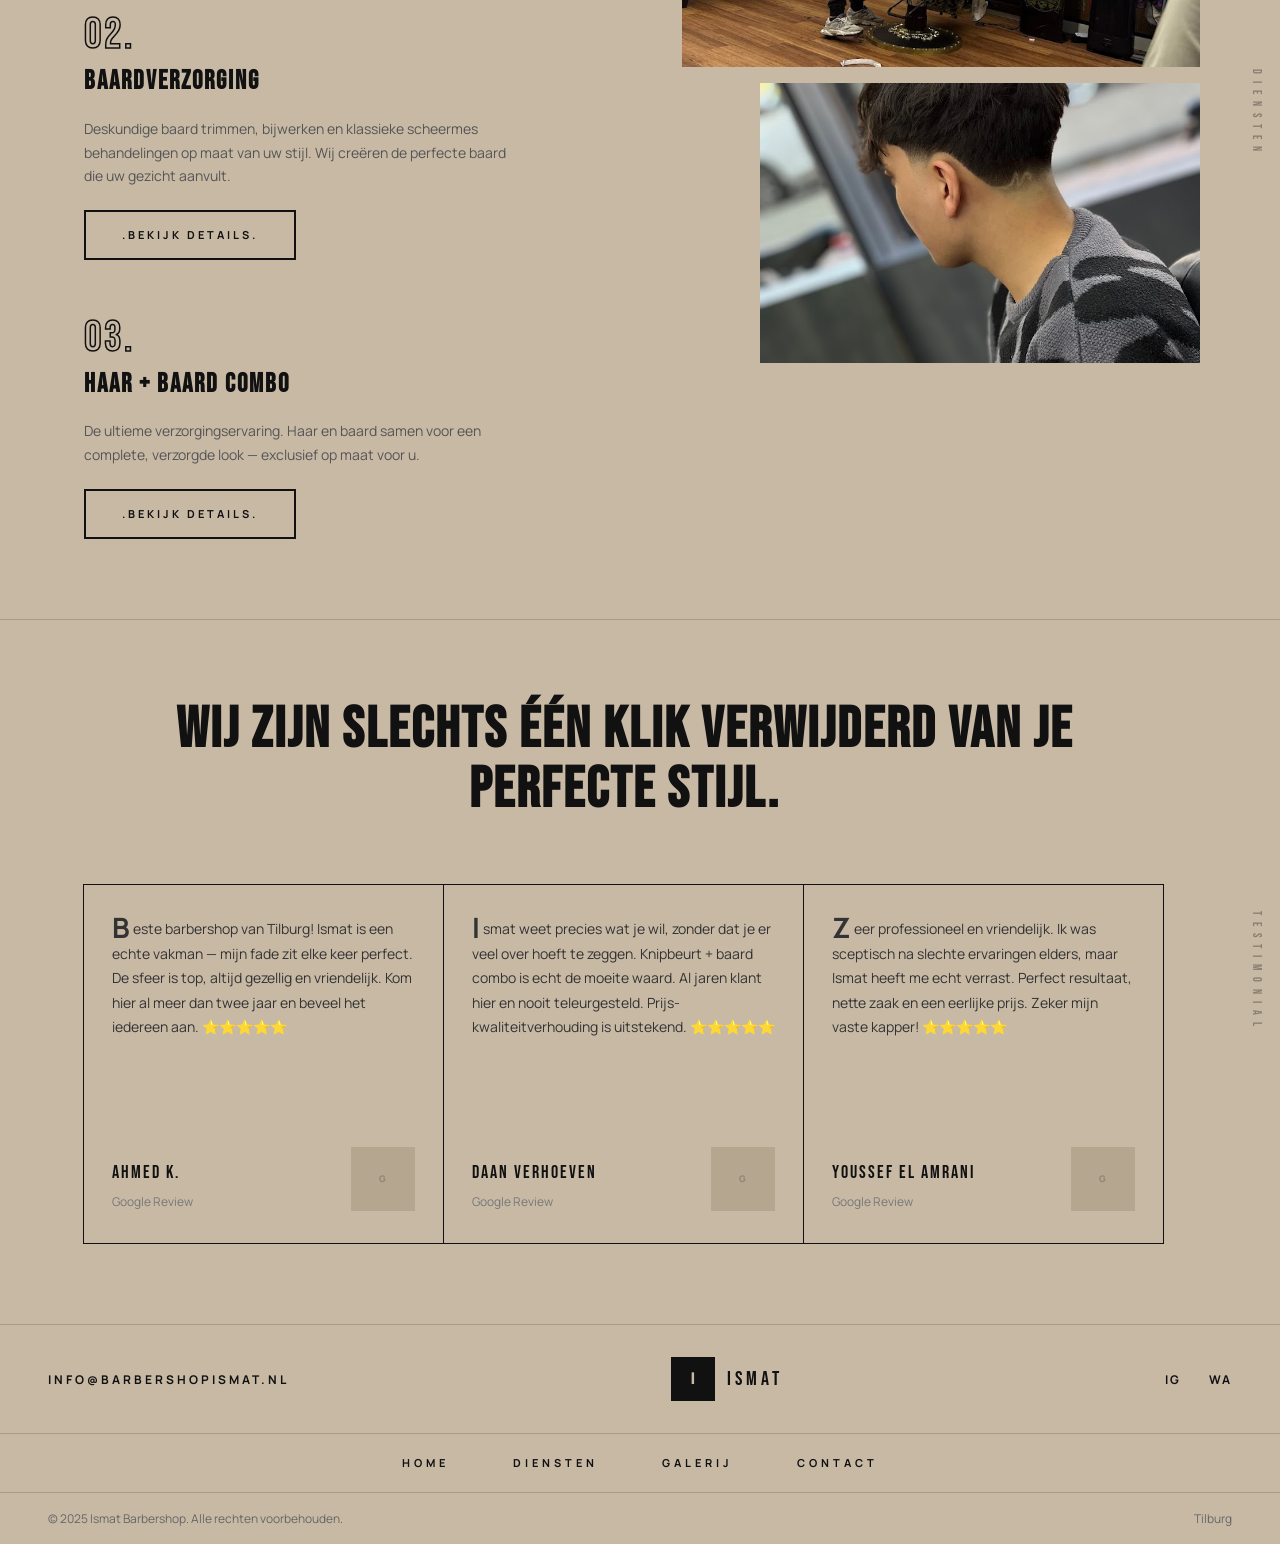
==== commit 27a40f19: "Add galeri-8 to 11, update gallery and homepage services photos - Move new images to images/ folder " ====
--- a/index.html
+++ b/index.html
@@ -126,8 +126,8 @@
 
       </div>
       <div class="t-services-photos">
-        <img src="images/galeri-7.jpg" alt="Barbershop Ismat" style="height:380px;width:100%;object-fit:cover;">
-        <img src="images/galeri-6.jpg" alt="Barbershop Ismat" style="height:280px;margin-top:8px;width:85%;margin-left:auto;object-fit:cover;display:block;">
+        <img src="images/galeri-10.jpg" alt="Barbershop Ismat" style="height:380px;width:100%;object-fit:cover;">
+        <img src="images/galeri-8.jpg" alt="Barbershop Ismat" style="height:280px;margin-top:8px;width:85%;margin-left:auto;object-fit:cover;display:block;">
       </div>
     </div>
     <span class="t-side-label t-label-right" data-en="SERVICES">DIENSTEN</span>
